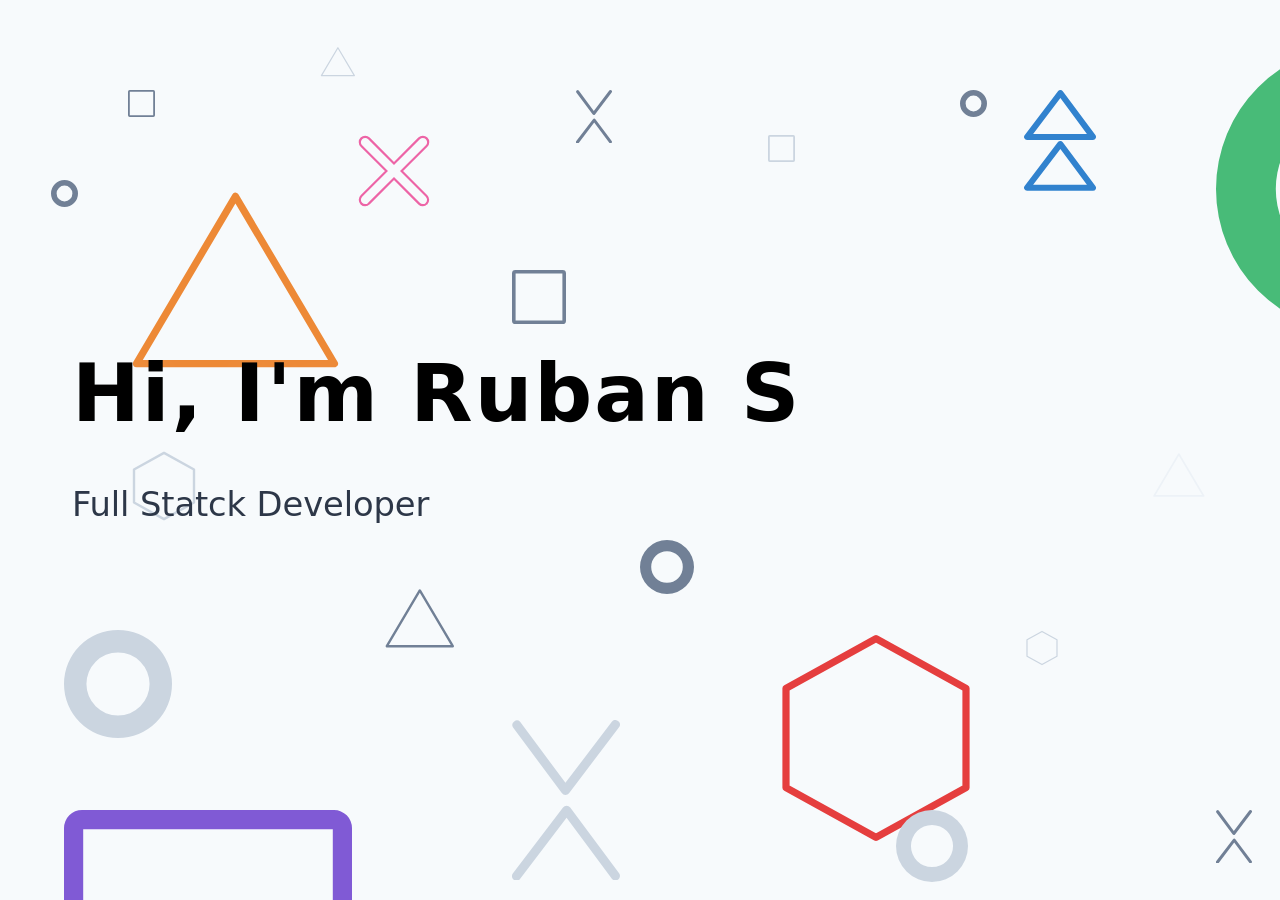
==== index.html @ ab8433fb "Updates" ====
<!DOCTYPE html><html lang="en"><head><meta charSet="utf-8"/><meta http-equiv="x-ua-compatible" content="ie=edge"/><meta name="viewport" content="width=device-width, initial-scale=1, shrink-to-fit=no"/><meta data-react-helmet="true" name="gatsby-theme" content="@lekoarts/gatsby-theme-cara"/><meta data-react-helmet="true" name="twitter:creator" content="@ruban-s"/><meta data-react-helmet="true" name="twitter:image:alt" content="Ruban S Portfolio"/><meta data-react-helmet="true" name="twitter:image" content="https://ruban.dev/banner.jpg"/><meta data-react-helmet="true" name="twitter:description" content="Ruban S Portfolio"/><meta data-react-helmet="true" name="twitter:url" content="https://ruban.dev"/><meta data-react-helmet="true" name="twitter:title" content="Ruban S Portfolio"/><meta data-react-helmet="true" name="twitter:card" content="summary_large_image"/><meta data-react-helmet="true" property="og:image:alt" content="Ruban S Portfolio"/><meta data-react-helmet="true" property="og:type" content="website"/><meta data-react-helmet="true" property="og:image" content="https://ruban.dev/banner.jpg"/><meta data-react-helmet="true" property="og:description" content="Ruban S Portfolio"/><meta data-react-helmet="true" property="og:url" content="https://ruban.dev"/><meta data-react-helmet="true" property="og:title" content="Ruban S Portfolio"/><meta data-react-helmet="true" name="image" content="https://ruban.dev/banner.jpg"/><meta data-react-helmet="true" name="description" content="Ruban S Portfolio"/><meta name="generator" content="Gatsby 4.19.2"/><title data-react-helmet="true">Ruban S Portfolio</title><link data-react-helmet="true" rel="icon" type="image/png" sizes="32x32" href="/favicon-32x32.png"/><link data-react-helmet="true" rel="icon" type="image/png" sizes="16x16" href="/favicon-16x16.png"/><link data-react-helmet="true" rel="apple-touch-icon" sizes="180x180" href="/apple-touch-icon.png"/><link rel="manifest" href="/manifest.webmanifest" crossorigin="anonymous"/><link rel="apple-touch-icon" sizes="192x192" href="/android-chrome-192x192.png"/><link rel="apple-touch-icon" sizes="512x512" href="/android-chrome-512x512.png"/></head><body><script>(function() { try {
  var mode = localStorage.getItem('theme-ui-color-mode');
  if (!mode) return
  document.documentElement.classList.add('theme-ui-' + mode);
} catch (e) {} })();</script><div id="___gatsby"><style data-emotion="css-global e5izo2">html{--theme-ui-colors-transparent:transparent;--theme-ui-colors-black:#000;--theme-ui-colors-white:#fff;--theme-ui-colors-gray-1:#f7fafc;--theme-ui-colors-gray-2:#edf2f7;--theme-ui-colors-gray-3:#e2e8f0;--theme-ui-colors-gray-4:#cbd5e0;--theme-ui-colors-gray-5:#a0aec0;--theme-ui-colors-gray-6:#718096;--theme-ui-colors-gray-7:#4a5568;--theme-ui-colors-gray-8:#2d3748;--theme-ui-colors-gray-9:#1a202c;--theme-ui-colors-red-1:#fff5f5;--theme-ui-colors-red-2:#fed7d7;--theme-ui-colors-red-3:#feb2b2;--theme-ui-colors-red-4:#fc8181;--theme-ui-colors-red-5:#f56565;--theme-ui-colors-red-6:#e53e3e;--theme-ui-colors-red-7:#c53030;--theme-ui-colors-red-8:#9b2c2c;--theme-ui-colors-red-9:#742a2a;--theme-ui-colors-orange-1:#fffaf0;--theme-ui-colors-orange-2:#feebc8;--theme-ui-colors-orange-3:#fbd38d;--theme-ui-colors-orange-4:#f6ad55;--theme-ui-colors-orange-5:#ed8936;--theme-ui-colors-orange-6:#dd6b20;--theme-ui-colors-orange-7:#c05621;--theme-ui-colors-orange-8:#9c4221;--theme-ui-colors-orange-9:#7b341e;--theme-ui-colors-yellow-1:#fffff0;--theme-ui-colors-yellow-2:#fefcbf;--theme-ui-colors-yellow-3:#faf089;--theme-ui-colors-yellow-4:#f6e05e;--theme-ui-colors-yellow-5:#ecc94b;--theme-ui-colors-yellow-6:#d69e2e;--theme-ui-colors-yellow-7:#b7791f;--theme-ui-colors-yellow-8:#975a16;--theme-ui-colors-yellow-9:#744210;--theme-ui-colors-green-1:#f0fff4;--theme-ui-colors-green-2:#c6f6d5;--theme-ui-colors-green-3:#9ae6b4;--theme-ui-colors-green-4:#68d391;--theme-ui-colors-green-5:#48bb78;--theme-ui-colors-green-6:#38a169;--theme-ui-colors-green-7:#2f855a;--theme-ui-colors-green-8:#276749;--theme-ui-colors-green-9:#22543d;--theme-ui-colors-teal-1:#e6fffa;--theme-ui-colors-teal-2:#b2f5ea;--theme-ui-colors-teal-3:#81e6d9;--theme-ui-colors-teal-4:#4fd1c5;--theme-ui-colors-teal-5:#38b2ac;--theme-ui-colors-teal-6:#319795;--theme-ui-colors-teal-7:#2c7a7b;--theme-ui-colors-teal-8:#285e61;--theme-ui-colors-teal-9:#234e52;--theme-ui-colors-blue-1:#ebf8ff;--theme-ui-colors-blue-2:#bee3f8;--theme-ui-colors-blue-3:#90cdf4;--theme-ui-colors-blue-4:#63b3ed;--theme-ui-colors-blue-5:#4299e1;--theme-ui-colors-blue-6:#3182ce;--theme-ui-colors-blue-7:#2b6cb0;--theme-ui-colors-blue-8:#2c5282;--theme-ui-colors-blue-9:#2a4365;--theme-ui-colors-indigo-1:#ebf4ff;--theme-ui-colors-indigo-2:#c3dafe;--theme-ui-colors-indigo-3:#a3bffa;--theme-ui-colors-indigo-4:#7f9cf5;--theme-ui-colors-indigo-5:#667eea;--theme-ui-colors-indigo-6:#5a67d8;--theme-ui-colors-indigo-7:#4c51bf;--theme-ui-colors-indigo-8:#434190;--theme-ui-colors-indigo-9:#3c366b;--theme-ui-colors-purple-1:#faf5ff;--theme-ui-colors-purple-2:#e9d8fd;--theme-ui-colors-purple-3:#d6bcfa;--theme-ui-colors-purple-4:#b794f4;--theme-ui-colors-purple-5:#9f7aea;--theme-ui-colors-purple-6:#805ad5;--theme-ui-colors-purple-7:#6b46c1;--theme-ui-colors-purple-8:#553c9a;--theme-ui-colors-purple-9:#44337a;--theme-ui-colors-pink-1:#fff5f7;--theme-ui-colors-pink-2:#fed7e2;--theme-ui-colors-pink-3:#fbb6ce;--theme-ui-colors-pink-4:#f687b3;--theme-ui-colors-pink-5:#ed64a6;--theme-ui-colors-pink-6:#d53f8c;--theme-ui-colors-pink-7:#b83280;--theme-ui-colors-pink-8:#97266d;--theme-ui-colors-pink-9:#702459;--theme-ui-colors-grayDark:#2d3748;--theme-ui-colors-text:#e2e8f0;--theme-ui-colors-background:#141821;--theme-ui-colors-primary:#f6ad55;--theme-ui-colors-primaryHover:#2c5282;--theme-ui-colors-secondary:#5a67d8;--theme-ui-colors-muted:#e2e8f0;--theme-ui-colors-success:#9ae6b4;--theme-ui-colors-info:#63b3ed;--theme-ui-colors-warning:#faf089;--theme-ui-colors-danger:#feb2b2;--theme-ui-colors-light:#f7fafc;--theme-ui-colors-dark:#2d3748;--theme-ui-colors-textMuted:#a0aec0;--theme-ui-colors-heading:#fff;--theme-ui-colors-divider:#2d3748;--theme-ui-colors-icon_brightest:#fff;--theme-ui-colors-icon_darker:#4a5568;--theme-ui-colors-icon_darkest:#2d3748;--theme-ui-colors-icon_red:#e53e3e;--theme-ui-colors-icon_blue:#3182ce;--theme-ui-colors-icon_orange:#ed8936;--theme-ui-colors-icon_yellow:#ecc94b;--theme-ui-colors-icon_pink:#ed64a6;--theme-ui-colors-icon_purple:#805ad5;--theme-ui-colors-icon_green:#48bb78;color:var(--theme-ui-colors-text);background-color:var(--theme-ui-colors-background);}html.theme-ui-__default,.theme-ui-__default html{--theme-ui-colors-transparent:transparent;--theme-ui-colors-black:#000;--theme-ui-colors-white:#fff;--theme-ui-colors-gray-1:#f7fafc;--theme-ui-colors-gray-2:#edf2f7;--theme-ui-colors-gray-3:#e2e8f0;--theme-ui-colors-gray-4:#cbd5e0;--theme-ui-colors-gray-5:#a0aec0;--theme-ui-colors-gray-6:#718096;--theme-ui-colors-gray-7:#4a5568;--theme-ui-colors-gray-8:#2d3748;--theme-ui-colors-gray-9:#1a202c;--theme-ui-colors-red-1:#fff5f5;--theme-ui-colors-red-2:#fed7d7;--theme-ui-colors-red-3:#feb2b2;--theme-ui-colors-red-4:#fc8181;--theme-ui-colors-red-5:#f56565;--theme-ui-colors-red-6:#e53e3e;--theme-ui-colors-red-7:#c53030;--theme-ui-colors-red-8:#9b2c2c;--theme-ui-colors-red-9:#742a2a;--theme-ui-colors-orange-1:#fffaf0;--theme-ui-colors-orange-2:#feebc8;--theme-ui-colors-orange-3:#fbd38d;--theme-ui-colors-orange-4:#f6ad55;--theme-ui-colors-orange-5:#ed8936;--theme-ui-colors-orange-6:#dd6b20;--theme-ui-colors-orange-7:#c05621;--theme-ui-colors-orange-8:#9c4221;--theme-ui-colors-orange-9:#7b341e;--theme-ui-colors-yellow-1:#fffff0;--theme-ui-colors-yellow-2:#fefcbf;--theme-ui-colors-yellow-3:#faf089;--theme-ui-colors-yellow-4:#f6e05e;--theme-ui-colors-yellow-5:#ecc94b;--theme-ui-colors-yellow-6:#d69e2e;--theme-ui-colors-yellow-7:#b7791f;--theme-ui-colors-yellow-8:#975a16;--theme-ui-colors-yellow-9:#744210;--theme-ui-colors-green-1:#f0fff4;--theme-ui-colors-green-2:#c6f6d5;--theme-ui-colors-green-3:#9ae6b4;--theme-ui-colors-green-4:#68d391;--theme-ui-colors-green-5:#48bb78;--theme-ui-colors-green-6:#38a169;--theme-ui-colors-green-7:#2f855a;--theme-ui-colors-green-8:#276749;--theme-ui-colors-green-9:#22543d;--theme-ui-colors-teal-1:#e6fffa;--theme-ui-colors-teal-2:#b2f5ea;--theme-ui-colors-teal-3:#81e6d9;--theme-ui-colors-teal-4:#4fd1c5;--theme-ui-colors-teal-5:#38b2ac;--theme-ui-colors-teal-6:#319795;--theme-ui-colors-teal-7:#2c7a7b;--theme-ui-colors-teal-8:#285e61;--theme-ui-colors-teal-9:#234e52;--theme-ui-colors-blue-1:#ebf8ff;--theme-ui-colors-blue-2:#bee3f8;--theme-ui-colors-blue-3:#90cdf4;--theme-ui-colors-blue-4:#63b3ed;--theme-ui-colors-blue-5:#4299e1;--theme-ui-colors-blue-6:#3182ce;--theme-ui-colors-blue-7:#2b6cb0;--theme-ui-colors-blue-8:#2c5282;--theme-ui-colors-blue-9:#2a4365;--theme-ui-colors-indigo-1:#ebf4ff;--theme-ui-colors-indigo-2:#c3dafe;--theme-ui-colors-indigo-3:#a3bffa;--theme-ui-colors-indigo-4:#7f9cf5;--theme-ui-colors-indigo-5:#667eea;--theme-ui-colors-indigo-6:#5a67d8;--theme-ui-colors-indigo-7:#4c51bf;--theme-ui-colors-indigo-8:#434190;--theme-ui-colors-indigo-9:#3c366b;--theme-ui-colors-purple-1:#faf5ff;--theme-ui-colors-purple-2:#e9d8fd;--theme-ui-colors-purple-3:#d6bcfa;--theme-ui-colors-purple-4:#b794f4;--theme-ui-colors-purple-5:#9f7aea;--theme-ui-colors-purple-6:#805ad5;--theme-ui-colors-purple-7:#6b46c1;--theme-ui-colors-purple-8:#553c9a;--theme-ui-colors-purple-9:#44337a;--theme-ui-colors-pink-1:#fff5f7;--theme-ui-colors-pink-2:#fed7e2;--theme-ui-colors-pink-3:#fbb6ce;--theme-ui-colors-pink-4:#f687b3;--theme-ui-colors-pink-5:#ed64a6;--theme-ui-colors-pink-6:#d53f8c;--theme-ui-colors-pink-7:#b83280;--theme-ui-colors-pink-8:#97266d;--theme-ui-colors-pink-9:#702459;--theme-ui-colors-grayDark:#2d3748;--theme-ui-colors-text:#e2e8f0;--theme-ui-colors-background:#141821;--theme-ui-colors-primary:#f6ad55;--theme-ui-colors-primaryHover:#2c5282;--theme-ui-colors-secondary:#5a67d8;--theme-ui-colors-muted:#e2e8f0;--theme-ui-colors-success:#9ae6b4;--theme-ui-colors-info:#63b3ed;--theme-ui-colors-warning:#faf089;--theme-ui-colors-danger:#feb2b2;--theme-ui-colors-light:#f7fafc;--theme-ui-colors-dark:#2d3748;--theme-ui-colors-textMuted:#a0aec0;--theme-ui-colors-heading:#fff;--theme-ui-colors-divider:#2d3748;--theme-ui-colors-icon_brightest:#fff;--theme-ui-colors-icon_darker:#4a5568;--theme-ui-colors-icon_darkest:#2d3748;--theme-ui-colors-icon_red:#e53e3e;--theme-ui-colors-icon_blue:#3182ce;--theme-ui-colors-icon_orange:#ed8936;--theme-ui-colors-icon_yellow:#ecc94b;--theme-ui-colors-icon_pink:#ed64a6;--theme-ui-colors-icon_purple:#805ad5;--theme-ui-colors-icon_green:#48bb78;}html.theme-ui-light,.theme-ui-light html{--theme-ui-colors-text:#2d3748;--theme-ui-colors-heading:#000;--theme-ui-colors-primary:#c05621;--theme-ui-colors-background:#f7fafc;--theme-ui-colors-divider:#edf2f7;--theme-ui-colors-textMuted:#718096;--theme-ui-colors-icon_brightest:#edf2f7;--theme-ui-colors-icon_darker:#cbd5e0;--theme-ui-colors-icon_darkest:#718096;}</style><style data-emotion="css-global r6jmu4">*{box-sizing:border-box;}html{font-family:system-ui,-apple-system,BlinkMacSystemFont,"Segoe UI",Roboto,"Helvetica Neue",Arial,"Noto Sans",sans-serif,"Apple Color Emoji","Segoe UI Emoji","Segoe UI Symbol","Noto Color Emoji";line-height:1.625;font-weight:400;margin:0;padding:0;box-sizing:border-box;text-rendering:optimizeLegibility;-webkit-font-smoothing:antialiased;-moz-osx-font-smoothing:grayscale;color:var(--theme-ui-colors-text);background-color:var(--theme-ui-colors-background);}html a{color:var(--theme-ui-colors-primary);-webkit-text-decoration:none;text-decoration:none;-webkit-transition:all 0.3s ease-in-out;transition:all 0.3s ease-in-out;}html a:hover{color:var(--theme-ui-colors-primary);-webkit-text-decoration:none;text-decoration:none;}body{margin:0;}</style><div style="outline:none" tabindex="-1" id="gatsby-focus-wrapper"><style data-emotion="css-global yz8u50">*{box-sizing:inherit;}*:before{box-sizing:inherit;}*:after{box-sizing:inherit;}html{font-size:18px;-webkit-text-size-adjust:100%;}img{border-style:none;}pre{font-family:monospace;font-size:1em;}[hidden]{display:none;}::selection{background-color:var(--theme-ui-colors-primary);color:var(--theme-ui-colors-background);}</style><main class=""><div style="position:absolute;width:100%;height:100%;overflow-y:scroll;overflow-x:hidden;-webkit-overflow-scrolling:touch;-webkit-transform:translate(0px,0px);-ms-transform:translate(0px,0px);transform:translate3d(0px,0px,0px)"></div></main></div><div id="gatsby-announcer" style="position:absolute;top:0;width:1px;height:1px;padding:0;overflow:hidden;clip:rect(0, 0, 0, 0);white-space:nowrap;border:0" aria-live="assertive" aria-atomic="true"></div></div><script id="gatsby-script-loader">/*<![CDATA[*/window.pagePath="/";window.___webpackCompilationHash="3395b1ea3104d1ba2b1b";/*]]>*/</script><script id="gatsby-chunk-mapping">/*<![CDATA[*/window.___chunkMapping={"polyfill":["/polyfill-ff527dc4e8e981d353b0.js"],"app":["/app-06bdde0aae76977e06e3.js"],"component---node-modules-lekoarts-gatsby-theme-cara-src-templates-cara-tsx":["/component---node-modules-lekoarts-gatsby-theme-cara-src-templates-cara-tsx-4206ead7f57ab8ef08be.js"],"component---src-pages-404-jsx":["/component---src-pages-404-jsx-2ae19166593e0b48b11a.js"]};/*]]>*/</script><script src="/polyfill-ff527dc4e8e981d353b0.js" nomodule=""></script><script src="/app-06bdde0aae76977e06e3.js" async=""></script><script src="/framework-4b4edceff00f3e16976f.js" async=""></script><script src="/webpack-runtime-09dbe97b98253d7095e7.js" async=""></script></body></html>
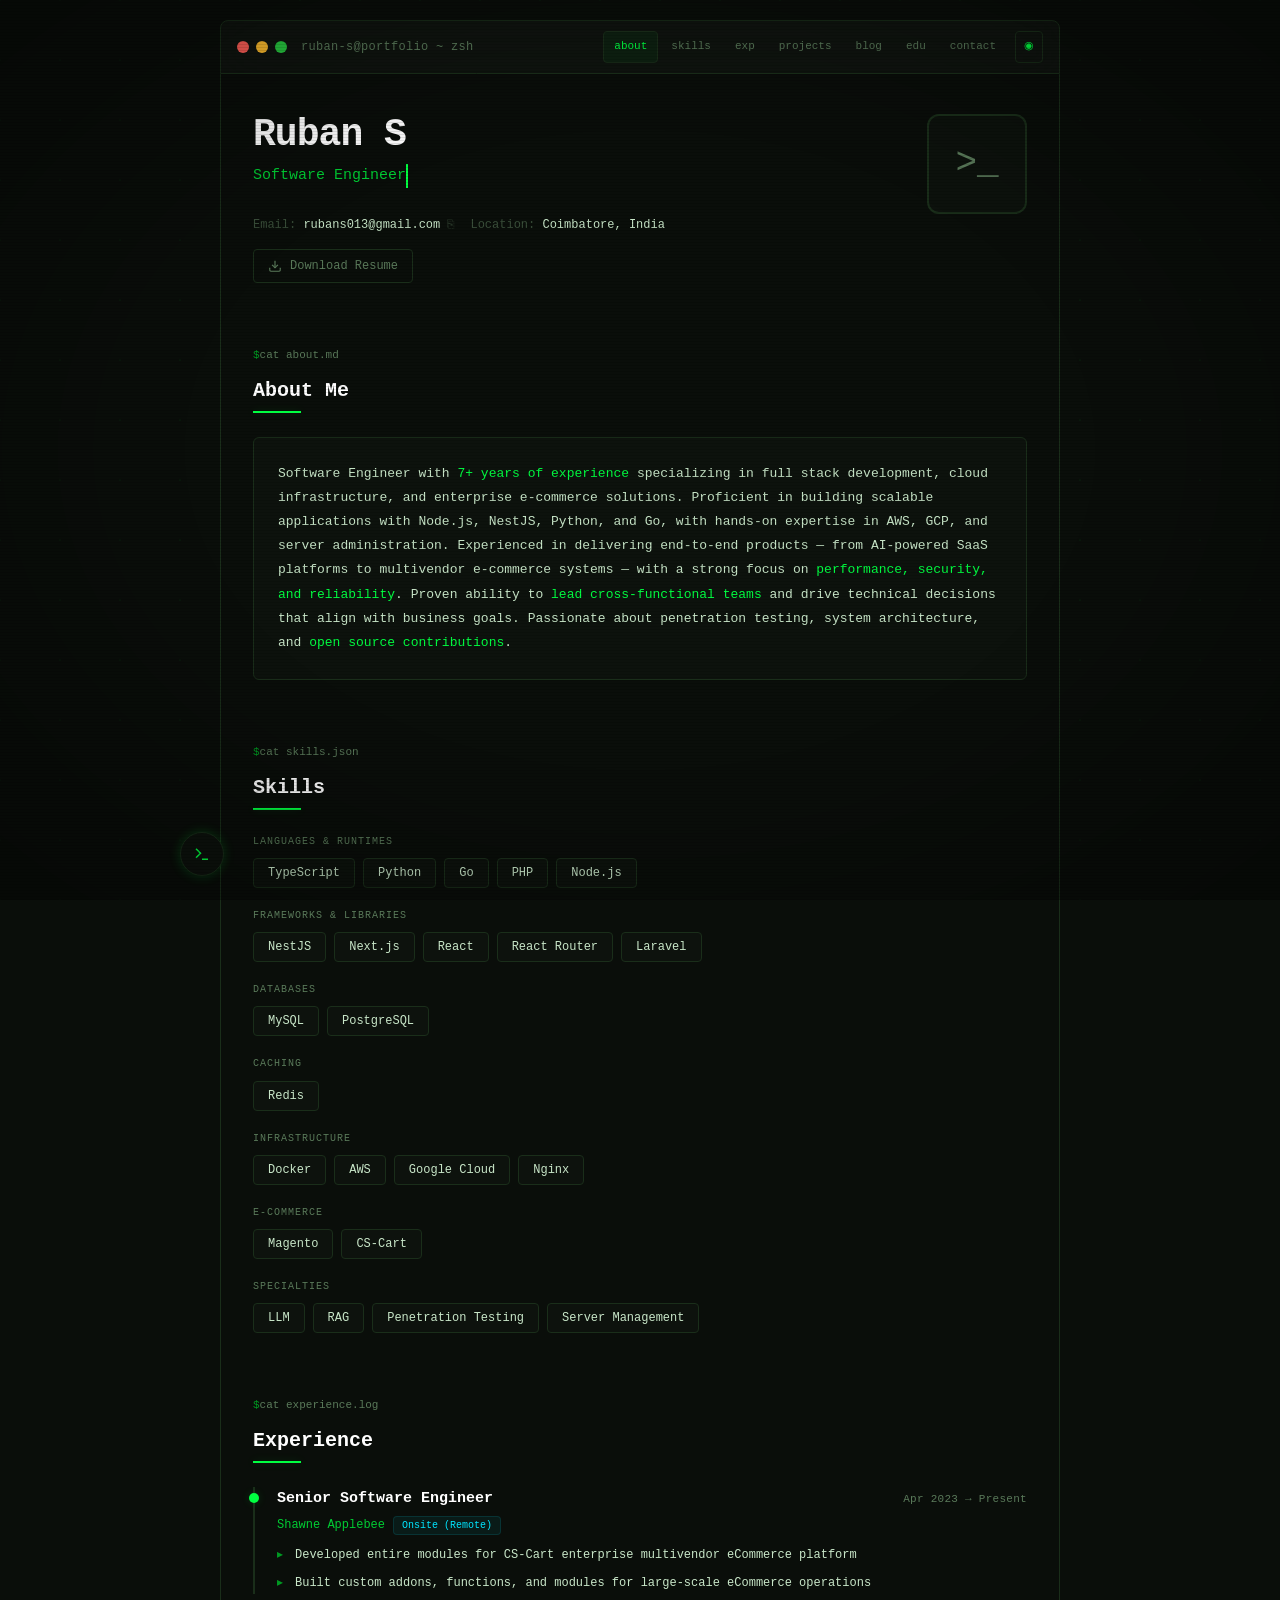
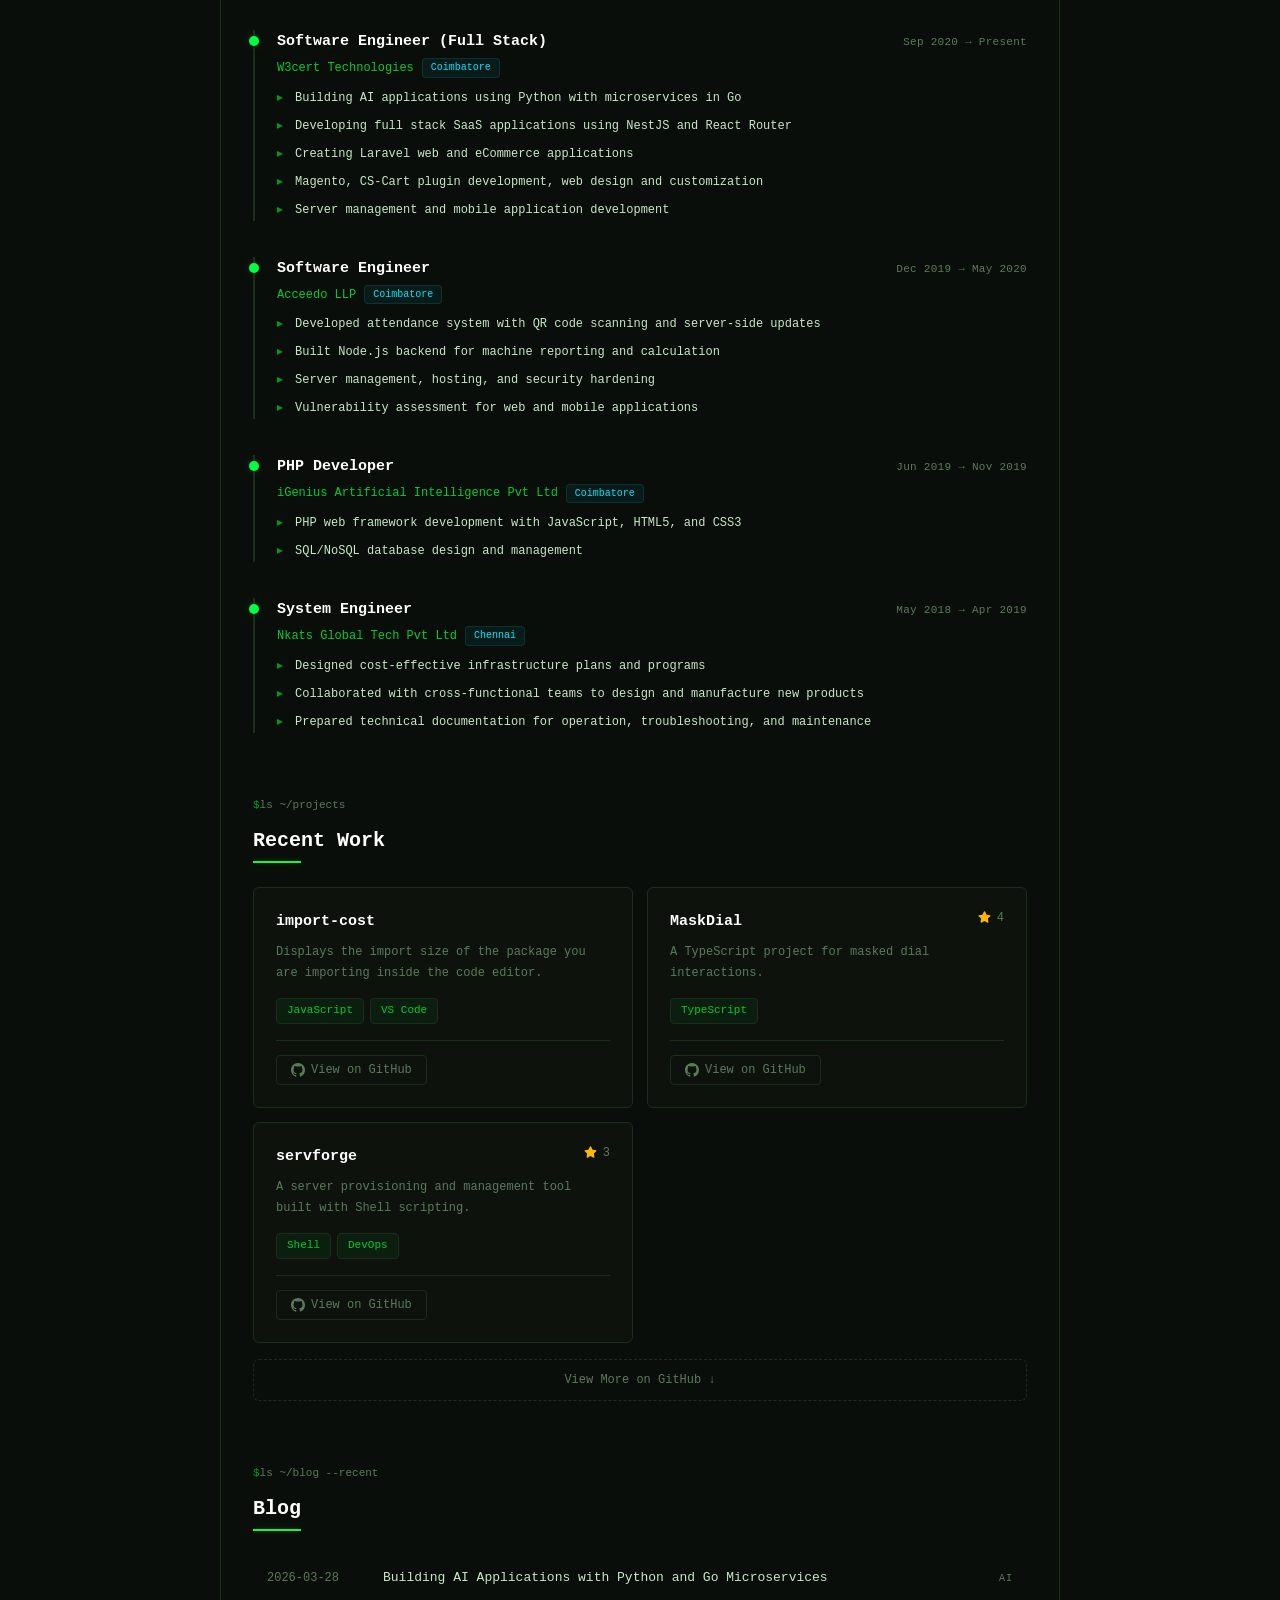
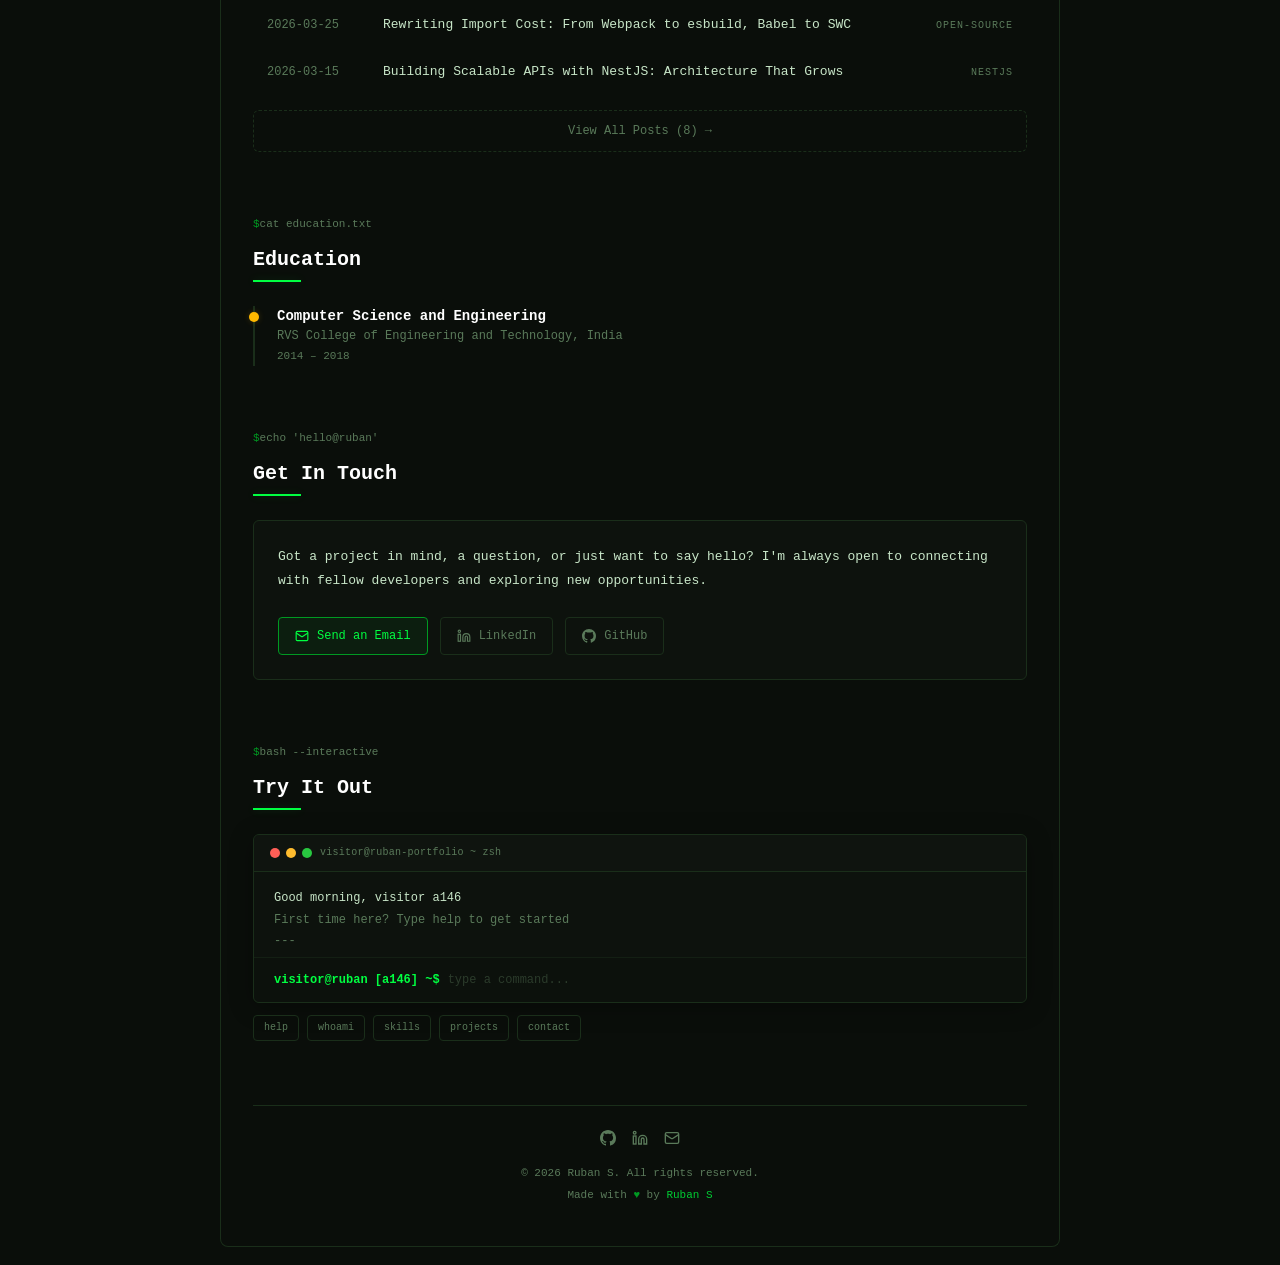
==== commit 71632580: "deploy" ====
--- a/index.html
+++ b/index.html
@@ -1,5 +1,28 @@
-<!DOCTYPE html><html lang="en"><head><meta charSet="utf-8"/><meta http-equiv="x-ua-compatible" content="ie=edge"/><meta name="viewport" content="width=device-width, initial-scale=1, shrink-to-fit=no"/><meta data-react-helmet="true" name="gatsby-theme" content="@lekoarts/gatsby-theme-cara"/><meta data-react-helmet="true" name="twitter:creator" content="@ruban-s"/><meta data-react-helmet="true" name="twitter:image:alt" content="Ruban S Portfolio"/><meta data-react-helmet="true" name="twitter:image" content="https://ruban.dev/banner.jpg"/><meta data-react-helmet="true" name="twitter:description" content="Ruban S Portfolio"/><meta data-react-helmet="true" name="twitter:url" content="https://ruban.dev"/><meta data-react-helmet="true" name="twitter:title" content="Ruban S Portfolio"/><meta data-react-helmet="true" name="twitter:card" content="summary_large_image"/><meta data-react-helmet="true" property="og:image:alt" content="Ruban S Portfolio"/><meta data-react-helmet="true" property="og:type" content="website"/><meta data-react-helmet="true" property="og:image" content="https://ruban.dev/banner.jpg"/><meta data-react-helmet="true" property="og:description" content="Ruban S Portfolio"/><meta data-react-helmet="true" property="og:url" content="https://ruban.dev"/><meta data-react-helmet="true" property="og:title" content="Ruban S Portfolio"/><meta data-react-helmet="true" name="image" content="https://ruban.dev/banner.jpg"/><meta data-react-helmet="true" name="description" content="Ruban S Portfolio"/><meta name="generator" content="Gatsby 4.19.2"/><title data-react-helmet="true">Ruban S Portfolio</title><link data-react-helmet="true" rel="icon" type="image/png" sizes="32x32" href="/favicon-32x32.png"/><link data-react-helmet="true" rel="icon" type="image/png" sizes="16x16" href="/favicon-16x16.png"/><link data-react-helmet="true" rel="apple-touch-icon" sizes="180x180" href="/apple-touch-icon.png"/><link rel="manifest" href="/manifest.webmanifest" crossorigin="anonymous"/><link rel="apple-touch-icon" sizes="192x192" href="/android-chrome-192x192.png"/><link rel="apple-touch-icon" sizes="512x512" href="/android-chrome-512x512.png"/></head><body><script>(function() { try {
-  var mode = localStorage.getItem('theme-ui-color-mode');
-  if (!mode) return
-  document.documentElement.classList.add('theme-ui-' + mode);
-} catch (e) {} })();</script><div id="___gatsby"><style data-emotion="css-global e5izo2">html{--theme-ui-colors-transparent:transparent;--theme-ui-colors-black:#000;--theme-ui-colors-white:#fff;--theme-ui-colors-gray-1:#f7fafc;--theme-ui-colors-gray-2:#edf2f7;--theme-ui-colors-gray-3:#e2e8f0;--theme-ui-colors-gray-4:#cbd5e0;--theme-ui-colors-gray-5:#a0aec0;--theme-ui-colors-gray-6:#718096;--theme-ui-colors-gray-7:#4a5568;--theme-ui-colors-gray-8:#2d3748;--theme-ui-colors-gray-9:#1a202c;--theme-ui-colors-red-1:#fff5f5;--theme-ui-colors-red-2:#fed7d7;--theme-ui-colors-red-3:#feb2b2;--theme-ui-colors-red-4:#fc8181;--theme-ui-colors-red-5:#f56565;--theme-ui-colors-red-6:#e53e3e;--theme-ui-colors-red-7:#c53030;--theme-ui-colors-red-8:#9b2c2c;--theme-ui-colors-red-9:#742a2a;--theme-ui-colors-orange-1:#fffaf0;--theme-ui-colors-orange-2:#feebc8;--theme-ui-colors-orange-3:#fbd38d;--theme-ui-colors-orange-4:#f6ad55;--theme-ui-colors-orange-5:#ed8936;--theme-ui-colors-orange-6:#dd6b20;--theme-ui-colors-orange-7:#c05621;--theme-ui-colors-orange-8:#9c4221;--theme-ui-colors-orange-9:#7b341e;--theme-ui-colors-yellow-1:#fffff0;--theme-ui-colors-yellow-2:#fefcbf;--theme-ui-colors-yellow-3:#faf089;--theme-ui-colors-yellow-4:#f6e05e;--theme-ui-colors-yellow-5:#ecc94b;--theme-ui-colors-yellow-6:#d69e2e;--theme-ui-colors-yellow-7:#b7791f;--theme-ui-colors-yellow-8:#975a16;--theme-ui-colors-yellow-9:#744210;--theme-ui-colors-green-1:#f0fff4;--theme-ui-colors-green-2:#c6f6d5;--theme-ui-colors-green-3:#9ae6b4;--theme-ui-colors-green-4:#68d391;--theme-ui-colors-green-5:#48bb78;--theme-ui-colors-green-6:#38a169;--theme-ui-colors-green-7:#2f855a;--theme-ui-colors-green-8:#276749;--theme-ui-colors-green-9:#22543d;--theme-ui-colors-teal-1:#e6fffa;--theme-ui-colors-teal-2:#b2f5ea;--theme-ui-colors-teal-3:#81e6d9;--theme-ui-colors-teal-4:#4fd1c5;--theme-ui-colors-teal-5:#38b2ac;--theme-ui-colors-teal-6:#319795;--theme-ui-colors-teal-7:#2c7a7b;--theme-ui-colors-teal-8:#285e61;--theme-ui-colors-teal-9:#234e52;--theme-ui-colors-blue-1:#ebf8ff;--theme-ui-colors-blue-2:#bee3f8;--theme-ui-colors-blue-3:#90cdf4;--theme-ui-colors-blue-4:#63b3ed;--theme-ui-colors-blue-5:#4299e1;--theme-ui-colors-blue-6:#3182ce;--theme-ui-colors-blue-7:#2b6cb0;--theme-ui-colors-blue-8:#2c5282;--theme-ui-colors-blue-9:#2a4365;--theme-ui-colors-indigo-1:#ebf4ff;--theme-ui-colors-indigo-2:#c3dafe;--theme-ui-colors-indigo-3:#a3bffa;--theme-ui-colors-indigo-4:#7f9cf5;--theme-ui-colors-indigo-5:#667eea;--theme-ui-colors-indigo-6:#5a67d8;--theme-ui-colors-indigo-7:#4c51bf;--theme-ui-colors-indigo-8:#434190;--theme-ui-colors-indigo-9:#3c366b;--theme-ui-colors-purple-1:#faf5ff;--theme-ui-colors-purple-2:#e9d8fd;--theme-ui-colors-purple-3:#d6bcfa;--theme-ui-colors-purple-4:#b794f4;--theme-ui-colors-purple-5:#9f7aea;--theme-ui-colors-purple-6:#805ad5;--theme-ui-colors-purple-7:#6b46c1;--theme-ui-colors-purple-8:#553c9a;--theme-ui-colors-purple-9:#44337a;--theme-ui-colors-pink-1:#fff5f7;--theme-ui-colors-pink-2:#fed7e2;--theme-ui-colors-pink-3:#fbb6ce;--theme-ui-colors-pink-4:#f687b3;--theme-ui-colors-pink-5:#ed64a6;--theme-ui-colors-pink-6:#d53f8c;--theme-ui-colors-pink-7:#b83280;--theme-ui-colors-pink-8:#97266d;--theme-ui-colors-pink-9:#702459;--theme-ui-colors-grayDark:#2d3748;--theme-ui-colors-text:#e2e8f0;--theme-ui-colors-background:#141821;--theme-ui-colors-primary:#f6ad55;--theme-ui-colors-primaryHover:#2c5282;--theme-ui-colors-secondary:#5a67d8;--theme-ui-colors-muted:#e2e8f0;--theme-ui-colors-success:#9ae6b4;--theme-ui-colors-info:#63b3ed;--theme-ui-colors-warning:#faf089;--theme-ui-colors-danger:#feb2b2;--theme-ui-colors-light:#f7fafc;--theme-ui-colors-dark:#2d3748;--theme-ui-colors-textMuted:#a0aec0;--theme-ui-colors-heading:#fff;--theme-ui-colors-divider:#2d3748;--theme-ui-colors-icon_brightest:#fff;--theme-ui-colors-icon_darker:#4a5568;--theme-ui-colors-icon_darkest:#2d3748;--theme-ui-colors-icon_red:#e53e3e;--theme-ui-colors-icon_blue:#3182ce;--theme-ui-colors-icon_orange:#ed8936;--theme-ui-colors-icon_yellow:#ecc94b;--theme-ui-colors-icon_pink:#ed64a6;--theme-ui-colors-icon_purple:#805ad5;--theme-ui-colors-icon_green:#48bb78;color:var(--theme-ui-colors-text);background-color:var(--theme-ui-colors-background);}html.theme-ui-__default,.theme-ui-__default html{--theme-ui-colors-transparent:transparent;--theme-ui-colors-black:#000;--theme-ui-colors-white:#fff;--theme-ui-colors-gray-1:#f7fafc;--theme-ui-colors-gray-2:#edf2f7;--theme-ui-colors-gray-3:#e2e8f0;--theme-ui-colors-gray-4:#cbd5e0;--theme-ui-colors-gray-5:#a0aec0;--theme-ui-colors-gray-6:#718096;--theme-ui-colors-gray-7:#4a5568;--theme-ui-colors-gray-8:#2d3748;--theme-ui-colors-gray-9:#1a202c;--theme-ui-colors-red-1:#fff5f5;--theme-ui-colors-red-2:#fed7d7;--theme-ui-colors-red-3:#feb2b2;--theme-ui-colors-red-4:#fc8181;--theme-ui-colors-red-5:#f56565;--theme-ui-colors-red-6:#e53e3e;--theme-ui-colors-red-7:#c53030;--theme-ui-colors-red-8:#9b2c2c;--theme-ui-colors-red-9:#742a2a;--theme-ui-colors-orange-1:#fffaf0;--theme-ui-colors-orange-2:#feebc8;--theme-ui-colors-orange-3:#fbd38d;--theme-ui-colors-orange-4:#f6ad55;--theme-ui-colors-orange-5:#ed8936;--theme-ui-colors-orange-6:#dd6b20;--theme-ui-colors-orange-7:#c05621;--theme-ui-colors-orange-8:#9c4221;--theme-ui-colors-orange-9:#7b341e;--theme-ui-colors-yellow-1:#fffff0;--theme-ui-colors-yellow-2:#fefcbf;--theme-ui-colors-yellow-3:#faf089;--theme-ui-colors-yellow-4:#f6e05e;--theme-ui-colors-yellow-5:#ecc94b;--theme-ui-colors-yellow-6:#d69e2e;--theme-ui-colors-yellow-7:#b7791f;--theme-ui-colors-yellow-8:#975a16;--theme-ui-colors-yellow-9:#744210;--theme-ui-colors-green-1:#f0fff4;--theme-ui-colors-green-2:#c6f6d5;--theme-ui-colors-green-3:#9ae6b4;--theme-ui-colors-green-4:#68d391;--theme-ui-colors-green-5:#48bb78;--theme-ui-colors-green-6:#38a169;--theme-ui-colors-green-7:#2f855a;--theme-ui-colors-green-8:#276749;--theme-ui-colors-green-9:#22543d;--theme-ui-colors-teal-1:#e6fffa;--theme-ui-colors-teal-2:#b2f5ea;--theme-ui-colors-teal-3:#81e6d9;--theme-ui-colors-teal-4:#4fd1c5;--theme-ui-colors-teal-5:#38b2ac;--theme-ui-colors-teal-6:#319795;--theme-ui-colors-teal-7:#2c7a7b;--theme-ui-colors-teal-8:#285e61;--theme-ui-colors-teal-9:#234e52;--theme-ui-colors-blue-1:#ebf8ff;--theme-ui-colors-blue-2:#bee3f8;--theme-ui-colors-blue-3:#90cdf4;--theme-ui-colors-blue-4:#63b3ed;--theme-ui-colors-blue-5:#4299e1;--theme-ui-colors-blue-6:#3182ce;--theme-ui-colors-blue-7:#2b6cb0;--theme-ui-colors-blue-8:#2c5282;--theme-ui-colors-blue-9:#2a4365;--theme-ui-colors-indigo-1:#ebf4ff;--theme-ui-colors-indigo-2:#c3dafe;--theme-ui-colors-indigo-3:#a3bffa;--theme-ui-colors-indigo-4:#7f9cf5;--theme-ui-colors-indigo-5:#667eea;--theme-ui-colors-indigo-6:#5a67d8;--theme-ui-colors-indigo-7:#4c51bf;--theme-ui-colors-indigo-8:#434190;--theme-ui-colors-indigo-9:#3c366b;--theme-ui-colors-purple-1:#faf5ff;--theme-ui-colors-purple-2:#e9d8fd;--theme-ui-colors-purple-3:#d6bcfa;--theme-ui-colors-purple-4:#b794f4;--theme-ui-colors-purple-5:#9f7aea;--theme-ui-colors-purple-6:#805ad5;--theme-ui-colors-purple-7:#6b46c1;--theme-ui-colors-purple-8:#553c9a;--theme-ui-colors-purple-9:#44337a;--theme-ui-colors-pink-1:#fff5f7;--theme-ui-colors-pink-2:#fed7e2;--theme-ui-colors-pink-3:#fbb6ce;--theme-ui-colors-pink-4:#f687b3;--theme-ui-colors-pink-5:#ed64a6;--theme-ui-colors-pink-6:#d53f8c;--theme-ui-colors-pink-7:#b83280;--theme-ui-colors-pink-8:#97266d;--theme-ui-colors-pink-9:#702459;--theme-ui-colors-grayDark:#2d3748;--theme-ui-colors-text:#e2e8f0;--theme-ui-colors-background:#141821;--theme-ui-colors-primary:#f6ad55;--theme-ui-colors-primaryHover:#2c5282;--theme-ui-colors-secondary:#5a67d8;--theme-ui-colors-muted:#e2e8f0;--theme-ui-colors-success:#9ae6b4;--theme-ui-colors-info:#63b3ed;--theme-ui-colors-warning:#faf089;--theme-ui-colors-danger:#feb2b2;--theme-ui-colors-light:#f7fafc;--theme-ui-colors-dark:#2d3748;--theme-ui-colors-textMuted:#a0aec0;--theme-ui-colors-heading:#fff;--theme-ui-colors-divider:#2d3748;--theme-ui-colors-icon_brightest:#fff;--theme-ui-colors-icon_darker:#4a5568;--theme-ui-colors-icon_darkest:#2d3748;--theme-ui-colors-icon_red:#e53e3e;--theme-ui-colors-icon_blue:#3182ce;--theme-ui-colors-icon_orange:#ed8936;--theme-ui-colors-icon_yellow:#ecc94b;--theme-ui-colors-icon_pink:#ed64a6;--theme-ui-colors-icon_purple:#805ad5;--theme-ui-colors-icon_green:#48bb78;}html.theme-ui-light,.theme-ui-light html{--theme-ui-colors-text:#2d3748;--theme-ui-colors-heading:#000;--theme-ui-colors-primary:#c05621;--theme-ui-colors-background:#f7fafc;--theme-ui-colors-divider:#edf2f7;--theme-ui-colors-textMuted:#718096;--theme-ui-colors-icon_brightest:#edf2f7;--theme-ui-colors-icon_darker:#cbd5e0;--theme-ui-colors-icon_darkest:#718096;}</style><style data-emotion="css-global r6jmu4">*{box-sizing:border-box;}html{font-family:system-ui,-apple-system,BlinkMacSystemFont,"Segoe UI",Roboto,"Helvetica Neue",Arial,"Noto Sans",sans-serif,"Apple Color Emoji","Segoe UI Emoji","Segoe UI Symbol","Noto Color Emoji";line-height:1.625;font-weight:400;margin:0;padding:0;box-sizing:border-box;text-rendering:optimizeLegibility;-webkit-font-smoothing:antialiased;-moz-osx-font-smoothing:grayscale;color:var(--theme-ui-colors-text);background-color:var(--theme-ui-colors-background);}html a{color:var(--theme-ui-colors-primary);-webkit-text-decoration:none;text-decoration:none;-webkit-transition:all 0.3s ease-in-out;transition:all 0.3s ease-in-out;}html a:hover{color:var(--theme-ui-colors-primary);-webkit-text-decoration:none;text-decoration:none;}body{margin:0;}</style><div style="outline:none" tabindex="-1" id="gatsby-focus-wrapper"><style data-emotion="css-global yz8u50">*{box-sizing:inherit;}*:before{box-sizing:inherit;}*:after{box-sizing:inherit;}html{font-size:18px;-webkit-text-size-adjust:100%;}img{border-style:none;}pre{font-family:monospace;font-size:1em;}[hidden]{display:none;}::selection{background-color:var(--theme-ui-colors-primary);color:var(--theme-ui-colors-background);}</style><main class=""><div style="position:absolute;width:100%;height:100%;overflow-y:scroll;overflow-x:hidden;-webkit-overflow-scrolling:touch;-webkit-transform:translate(0px,0px);-ms-transform:translate(0px,0px);transform:translate3d(0px,0px,0px)"></div></main></div><div id="gatsby-announcer" style="position:absolute;top:0;width:1px;height:1px;padding:0;overflow:hidden;clip:rect(0, 0, 0, 0);white-space:nowrap;border:0" aria-live="assertive" aria-atomic="true"></div></div><script id="gatsby-script-loader">/*<![CDATA[*/window.pagePath="/";window.___webpackCompilationHash="3395b1ea3104d1ba2b1b";/*]]>*/</script><script id="gatsby-chunk-mapping">/*<![CDATA[*/window.___chunkMapping={"polyfill":["/polyfill-ff527dc4e8e981d353b0.js"],"app":["/app-06bdde0aae76977e06e3.js"],"component---node-modules-lekoarts-gatsby-theme-cara-src-templates-cara-tsx":["/component---node-modules-lekoarts-gatsby-theme-cara-src-templates-cara-tsx-4206ead7f57ab8ef08be.js"],"component---src-pages-404-jsx":["/component---src-pages-404-jsx-2ae19166593e0b48b11a.js"]};/*]]>*/</script><script src="/polyfill-ff527dc4e8e981d353b0.js" nomodule=""></script><script src="/app-06bdde0aae76977e06e3.js" async=""></script><script src="/framework-4b4edceff00f3e16976f.js" async=""></script><script src="/webpack-runtime-09dbe97b98253d7095e7.js" async=""></script></body></html>+<!DOCTYPE html><html lang="en"> <head><meta charset="UTF-8"><meta name="viewport" content="width=device-width, initial-scale=1.0"><link rel="icon" type="image/svg+xml" href="/favicon.svg"><link rel="icon" href="/favicon.ico"><link rel="preconnect" href="https://fonts.googleapis.com"><link rel="preconnect" href="https://fonts.gstatic.com" crossorigin><link href="https://fonts.googleapis.com/css2?family=JetBrains+Mono:wght@300;400;500;600;700&display=swap" rel="stylesheet"><!-- Primary Meta --><meta name="description" content="Software Engineer with 7+ years of experience in full stack development, cloud infrastructure, and enterprise e-commerce. Based in Coimbatore, India."><meta name="author" content="Ruban S"><meta name="keywords" content="Ruban S, Software Engineer, Full Stack Developer, Node.js, NestJS, Python, Go, PHP, Laravel, Penetration Testing, Coimbatore"><!-- Open Graph --><meta property="og:type" content="website"><meta property="og:url" content="https://ruban.dev/"><meta property="og:title" content="Ruban S | Software Engineer"><meta property="og:description" content="Software Engineer with 7+ years of experience in full stack development, cloud infrastructure, and enterprise e-commerce. Based in Coimbatore, India."><meta property="og:image" content="https://ruban.dev/favicon.svg"><meta property="og:site_name" content="Ruban S Portfolio"><!-- Twitter --><meta name="twitter:card" content="summary"><meta name="twitter:title" content="Ruban S | Software Engineer"><meta name="twitter:description" content="Software Engineer with 7+ years of experience in full stack development, cloud infrastructure, and enterprise e-commerce. Based in Coimbatore, India."><meta name="twitter:image" content="https://ruban.dev/favicon.svg"><!-- Canonical --><link rel="canonical" href="https://ruban.dev/"><meta http-equiv="X-Frame-Options" content="SAMEORIGIN"><meta http-equiv="X-Content-Type-Options" content="nosniff"><meta name="referrer" content="strict-origin-when-cross-origin"><meta http-equiv="Content-Security-Policy" content="default-src 'self'; font-src https://fonts.googleapis.com https://fonts.gstatic.com; style-src 'self' 'unsafe-inline'; script-src 'self' 'unsafe-inline'; img-src 'self' data:;"><title>Ruban S | Software Engineer</title><script>
+      const saved = localStorage.getItem('theme');
+      if (saved && saved !== 'green') document.documentElement.setAttribute('data-theme', saved);
+    </script><link rel="stylesheet" href="/_astro/_astro_content.DfLi3KDt.css"></head> <body class="bg-term-bg text-term-text font-mono text-sm leading-relaxed min-h-screen overflow-x-hidden">  <canvas id="particle-bg" class="fixed inset-0 -z-1 pointer-events-none"></canvas> <script type="module">const t=document.getElementById("particle-bg");if(t&&window.innerWidth>768){let c=function(){t.width=window.innerWidth,t.height=window.innerHeight},d=function(){e.clearRect(0,0,t.width,t.height);const n=h*8,m=a*8,u=Math.ceil(t.width/i)+2,M=Math.ceil(t.height/i)+2;for(let o=0;o<u;o++)for(let s=0;s<M;s++){const r=o*i+n,l=s*i+m,w=(r-t.width/2)/t.width,g=(l-t.height/2)/t.height,v=Math.sqrt(w*w+g*g),x=Math.max(.03,.08-v*.06);e.beginPath(),e.arc(r,l,f,0,Math.PI*2),e.fillStyle=`rgba(0, 255, 65, ${x})`,e.fill()}requestAnimationFrame(d)};const e=t.getContext("2d");let h=0,a=0;c(),window.addEventListener("resize",c),document.addEventListener("mousemove",n=>{h=(n.clientX/window.innerWidth-.5)*2,a=(n.clientY/window.innerHeight-.5)*2});const i=60,f=1;d()}</script> <div class="max-w-[880px] mx-auto px-5 py-5"> <div class="flex items-center justify-between px-4 py-2.5 bg-term-bg-light/90 border border-term-border rounded-t-lg sticky top-0 z-40 backdrop-blur-xl"> <div class="flex items-center gap-3.5"> <div class="flex gap-1.75"> <span class="w-3 h-3 rounded-full bg-[#ff5f57] block"></span> <span class="w-3 h-3 rounded-full bg-[#febc2e] block"></span> <span class="w-3 h-3 rounded-full bg-[#28c840] block"></span> </div> <span class="text-xs text-term-text-dim tracking-wide">ruban-s@portfolio ~ zsh</span> </div> <div class="flex items-center gap-2"> <nav class="hidden sm:flex gap-0.5" id="main-nav"> <a href="#about" class="nav-link text-[11px] text-term-text-dim px-2.5 py-1.5 rounded border border-transparent hover:text-term-green hover:bg-term-green/5 hover:border-term-border transition-all"> about </a><a href="#skills" class="nav-link text-[11px] text-term-text-dim px-2.5 py-1.5 rounded border border-transparent hover:text-term-green hover:bg-term-green/5 hover:border-term-border transition-all"> skills </a><a href="#experience" class="nav-link text-[11px] text-term-text-dim px-2.5 py-1.5 rounded border border-transparent hover:text-term-green hover:bg-term-green/5 hover:border-term-border transition-all"> exp </a><a href="#projects" class="nav-link text-[11px] text-term-text-dim px-2.5 py-1.5 rounded border border-transparent hover:text-term-green hover:bg-term-green/5 hover:border-term-border transition-all"> projects </a><a href="/blog" class="nav-link text-[11px] text-term-text-dim px-2.5 py-1.5 rounded border border-transparent hover:text-term-green hover:bg-term-green/5 hover:border-term-border transition-all"> blog </a><a href="#education" class="nav-link text-[11px] text-term-text-dim px-2.5 py-1.5 rounded border border-transparent hover:text-term-green hover:bg-term-green/5 hover:border-term-border transition-all"> edu </a><a href="#contact" class="nav-link text-[11px] text-term-text-dim px-2.5 py-1.5 rounded border border-transparent hover:text-term-green hover:bg-term-green/5 hover:border-term-border transition-all"> contact </a> </nav> <button id="theme-toggle" class="text-[11px] text-term-text-dim px-2 py-1.5 rounded border border-term-border hover:text-term-green hover:bg-term-green/5 transition-all" title="Switch theme"> <span id="theme-icon">◉</span> </button> </div> </div> <script type="module">const i=document.querySelectorAll("section[id]"),m=document.querySelectorAll(".nav-link"),l=new IntersectionObserver(e=>{e.forEach(t=>{t.isIntersecting&&(m.forEach(s=>s.classList.remove("active")),document.querySelector(`.nav-link[href="#${t.target.id}"]`)?.classList.add("active"))})},{threshold:.3,rootMargin:"-80px 0px -50% 0px"});i.forEach(e=>l.observe(e));const o=["green","amber","cyan","matrix"],d=document.getElementById("theme-toggle");let c=o.indexOf(localStorage.getItem("theme")||"green");d?.addEventListener("click",()=>{c=(c+1)%o.length;const e=o[c];document.documentElement.setAttribute("data-theme",e==="green"?"":e),localStorage.setItem("theme",e),a(e)});function a(e){const t=document.getElementById("theme-icon"),n={green:"#00ff41",amber:"#ffb800",cyan:"#00e5ff",matrix:"#00ff41"};t&&(t.style.color=n[e]||n.green)}const r=localStorage.getItem("theme")||"green";r!=="green"&&document.documentElement.setAttribute("data-theme",r);a(r);</script> <div class="bg-term-bg border border-term-border border-t-0 rounded-b-lg px-8 py-10 max-sm:px-4 max-sm:py-6"> <section id="hero" class="mb-16 reveal"> <div class="flex items-start justify-between gap-8 max-sm:flex-col-reverse max-sm:gap-4"> <div class="flex-1"> <h1 class="text-[38px] max-sm:text-[28px] font-bold text-white leading-[1.1] tracking-tight mb-2">Ruban S</h1> <p class="text-[15px] text-term-green-dim mb-5"> <span class="typing-effect inline-block">Software Engineer</span> </p> <div class="flex flex-wrap gap-4 text-xs text-term-text-dim"> <span> <span class="opacity-60">Email:</span> <a href="mailto:rubans013@gmail.com" class="text-term-text hover:text-term-green transition-colors">rubans013@gmail.com</a> <button id="copy-email" class="cursor-pointer opacity-40 hover:opacity-100 transition-opacity" title="Copy email">⎘</button> </span> <span> <span class="opacity-60">Location:</span> <span class="text-term-text">Coimbatore, India</span> </span> </div> <div class="mt-4"> <a href="/resume.pdf" download class="inline-flex items-center gap-2 text-xs text-term-text-dim px-3.5 py-2 rounded border border-term-border hover:text-term-green hover:border-term-green-dark hover:bg-term-green/5 transition-all"> <svg class="w-3.5 h-3.5" viewBox="0 0 24 24" fill="none" stroke="currentColor" stroke-width="2"><path d="M21 15v4a2 2 0 01-2 2H5a2 2 0 01-2-2v-4"></path><polyline points="7 10 12 15 17 10"></polyline><line x1="12" y1="15" x2="12" y2="3"></line></svg>
+Download Resume
+</a> </div> </div> <div class="w-25 h-25 max-sm:w-18 max-sm:h-18 rounded-xl border-2 border-term-border bg-term-card overflow-hidden shrink-0 flex items-center justify-center text-term-text-dim text-4xl">
+&gt;_
+</div> </div> </section> <script type="module">const t=document.getElementById("copy-email");t?.addEventListener("click",async()=>{await navigator.clipboard.writeText("rubans013@gmail.com");const e=t.textContent;t.textContent="✓",t.classList.add("text-term-green"),setTimeout(()=>{t.textContent=e,t.classList.remove("text-term-green")},1500)});</script> <section id="about" class="mb-16 reveal"> <div class="text-[11px] text-term-text-dim mb-3 font-mono"><span class="text-term-green-dark">$</span>cat about.md</div><h2 class="text-xl font-bold text-white mb-1.5">About Me</h2><div class="w-12 h-0.5 bg-term-green mb-6 shadow-[0_0_8px_rgba(0,255,65,0.15)]"></div> <div class="bg-term-card border border-term-border rounded-md p-6"> <p class="text-[13px] text-term-text leading-[1.85]">
+Software Engineer with <span class="text-term-green">7+ years of experience</span> specializing in full stack development, cloud infrastructure, and enterprise e-commerce solutions. Proficient in building scalable applications with Node.js, NestJS, Python, and Go, with hands-on expertise in AWS, GCP, and server administration. Experienced in delivering end-to-end products — from AI-powered SaaS platforms to multivendor e-commerce systems — with a strong focus on <span class="text-term-green">performance, security, and reliability</span>. Proven ability to <span class="text-term-green">lead cross-functional teams</span> and drive technical decisions that align with business goals. Passionate about penetration testing, system architecture, and <span class="text-term-green">open source contributions</span>.
+</p> </div> </section> <section id="skills" class="mb-16 reveal"> <div class="text-[11px] text-term-text-dim mb-3 font-mono"><span class="text-term-green-dark">$</span>cat skills.json</div><h2 class="text-xl font-bold text-white mb-1.5">Skills</h2><div class="w-12 h-0.5 bg-term-green mb-6 shadow-[0_0_8px_rgba(0,255,65,0.15)]"></div> <div class="flex flex-col gap-5"> <div> <div class="text-[10px] uppercase tracking-widest text-term-text-dim mb-2">Languages &amp; Runtimes</div> <div class="flex flex-wrap gap-2"> <span class="text-xs px-3.5 py-1.5 rounded bg-term-card text-term-text border border-term-border hover:border-term-green-dark hover:text-term-green hover:bg-term-green/5 hover:-translate-y-px transition-all cursor-default"> TypeScript </span><span class="text-xs px-3.5 py-1.5 rounded bg-term-card text-term-text border border-term-border hover:border-term-green-dark hover:text-term-green hover:bg-term-green/5 hover:-translate-y-px transition-all cursor-default"> Python </span><span class="text-xs px-3.5 py-1.5 rounded bg-term-card text-term-text border border-term-border hover:border-term-green-dark hover:text-term-green hover:bg-term-green/5 hover:-translate-y-px transition-all cursor-default"> Go </span><span class="text-xs px-3.5 py-1.5 rounded bg-term-card text-term-text border border-term-border hover:border-term-green-dark hover:text-term-green hover:bg-term-green/5 hover:-translate-y-px transition-all cursor-default"> PHP </span><span class="text-xs px-3.5 py-1.5 rounded bg-term-card text-term-text border border-term-border hover:border-term-green-dark hover:text-term-green hover:bg-term-green/5 hover:-translate-y-px transition-all cursor-default"> Node.js </span> </div> </div><div> <div class="text-[10px] uppercase tracking-widest text-term-text-dim mb-2">Frameworks &amp; Libraries</div> <div class="flex flex-wrap gap-2"> <span class="text-xs px-3.5 py-1.5 rounded bg-term-card text-term-text border border-term-border hover:border-term-green-dark hover:text-term-green hover:bg-term-green/5 hover:-translate-y-px transition-all cursor-default"> NestJS </span><span class="text-xs px-3.5 py-1.5 rounded bg-term-card text-term-text border border-term-border hover:border-term-green-dark hover:text-term-green hover:bg-term-green/5 hover:-translate-y-px transition-all cursor-default"> Next.js </span><span class="text-xs px-3.5 py-1.5 rounded bg-term-card text-term-text border border-term-border hover:border-term-green-dark hover:text-term-green hover:bg-term-green/5 hover:-translate-y-px transition-all cursor-default"> React </span><span class="text-xs px-3.5 py-1.5 rounded bg-term-card text-term-text border border-term-border hover:border-term-green-dark hover:text-term-green hover:bg-term-green/5 hover:-translate-y-px transition-all cursor-default"> React Router </span><span class="text-xs px-3.5 py-1.5 rounded bg-term-card text-term-text border border-term-border hover:border-term-green-dark hover:text-term-green hover:bg-term-green/5 hover:-translate-y-px transition-all cursor-default"> Laravel </span> </div> </div><div> <div class="text-[10px] uppercase tracking-widest text-term-text-dim mb-2">Databases</div> <div class="flex flex-wrap gap-2"> <span class="text-xs px-3.5 py-1.5 rounded bg-term-card text-term-text border border-term-border hover:border-term-green-dark hover:text-term-green hover:bg-term-green/5 hover:-translate-y-px transition-all cursor-default"> MySQL </span><span class="text-xs px-3.5 py-1.5 rounded bg-term-card text-term-text border border-term-border hover:border-term-green-dark hover:text-term-green hover:bg-term-green/5 hover:-translate-y-px transition-all cursor-default"> PostgreSQL </span> </div> </div><div> <div class="text-[10px] uppercase tracking-widest text-term-text-dim mb-2">Caching</div> <div class="flex flex-wrap gap-2"> <span class="text-xs px-3.5 py-1.5 rounded bg-term-card text-term-text border border-term-border hover:border-term-green-dark hover:text-term-green hover:bg-term-green/5 hover:-translate-y-px transition-all cursor-default"> Redis </span> </div> </div><div> <div class="text-[10px] uppercase tracking-widest text-term-text-dim mb-2">Infrastructure</div> <div class="flex flex-wrap gap-2"> <span class="text-xs px-3.5 py-1.5 rounded bg-term-card text-term-text border border-term-border hover:border-term-green-dark hover:text-term-green hover:bg-term-green/5 hover:-translate-y-px transition-all cursor-default"> Docker </span><span class="text-xs px-3.5 py-1.5 rounded bg-term-card text-term-text border border-term-border hover:border-term-green-dark hover:text-term-green hover:bg-term-green/5 hover:-translate-y-px transition-all cursor-default"> AWS </span><span class="text-xs px-3.5 py-1.5 rounded bg-term-card text-term-text border border-term-border hover:border-term-green-dark hover:text-term-green hover:bg-term-green/5 hover:-translate-y-px transition-all cursor-default"> Google Cloud </span><span class="text-xs px-3.5 py-1.5 rounded bg-term-card text-term-text border border-term-border hover:border-term-green-dark hover:text-term-green hover:bg-term-green/5 hover:-translate-y-px transition-all cursor-default"> Nginx </span> </div> </div><div> <div class="text-[10px] uppercase tracking-widest text-term-text-dim mb-2">E-Commerce</div> <div class="flex flex-wrap gap-2"> <span class="text-xs px-3.5 py-1.5 rounded bg-term-card text-term-text border border-term-border hover:border-term-green-dark hover:text-term-green hover:bg-term-green/5 hover:-translate-y-px transition-all cursor-default"> Magento </span><span class="text-xs px-3.5 py-1.5 rounded bg-term-card text-term-text border border-term-border hover:border-term-green-dark hover:text-term-green hover:bg-term-green/5 hover:-translate-y-px transition-all cursor-default"> CS-Cart </span> </div> </div><div> <div class="text-[10px] uppercase tracking-widest text-term-text-dim mb-2">Specialties</div> <div class="flex flex-wrap gap-2"> <span class="text-xs px-3.5 py-1.5 rounded bg-term-card text-term-text border border-term-border hover:border-term-green-dark hover:text-term-green hover:bg-term-green/5 hover:-translate-y-px transition-all cursor-default"> LLM </span><span class="text-xs px-3.5 py-1.5 rounded bg-term-card text-term-text border border-term-border hover:border-term-green-dark hover:text-term-green hover:bg-term-green/5 hover:-translate-y-px transition-all cursor-default"> RAG </span><span class="text-xs px-3.5 py-1.5 rounded bg-term-card text-term-text border border-term-border hover:border-term-green-dark hover:text-term-green hover:bg-term-green/5 hover:-translate-y-px transition-all cursor-default"> Penetration Testing </span><span class="text-xs px-3.5 py-1.5 rounded bg-term-card text-term-text border border-term-border hover:border-term-green-dark hover:text-term-green hover:bg-term-green/5 hover:-translate-y-px transition-all cursor-default"> Server Management </span> </div> </div> </div> </section> <section id="experience" class="mb-16 reveal"> <div class="text-[11px] text-term-text-dim mb-3 font-mono"><span class="text-term-green-dark">$</span>cat experience.log</div><h2 class="text-xl font-bold text-white mb-1.5">Experience</h2><div class="w-12 h-0.5 bg-term-green mb-6 shadow-[0_0_8px_rgba(0,255,65,0.15)]"></div> <div class="flex flex-col gap-9"> <div class="timeline-dot"> <div class="flex justify-between items-baseline flex-wrap gap-2 mb-1"> <span class="text-[15px] font-semibold text-white">Senior Software Engineer</span> <span class="text-[11px] text-term-text-dim tracking-wide whitespace-nowrap">Apr 2023 → Present</span> </div> <div class="text-xs text-term-green-dim mb-2.5 flex items-center gap-2"> Shawne Applebee <span class="text-[10px] px-2 py-0.5 rounded bg-term-cyan/[0.06] text-term-cyan border border-term-cyan/[0.12]">Onsite (Remote)</span> </div> <ul class="space-y-[7px]"> <li class="text-xs text-term-text pl-[18px] relative leading-[1.75] before:content-['▸'] before:absolute before:left-0 before:text-term-green-dark"> Developed entire modules for CS-Cart enterprise multivendor eCommerce platform </li><li class="text-xs text-term-text pl-[18px] relative leading-[1.75] before:content-['▸'] before:absolute before:left-0 before:text-term-green-dark"> Built custom addons, functions, and modules for large-scale eCommerce operations </li> </ul> </div><div class="timeline-dot"> <div class="flex justify-between items-baseline flex-wrap gap-2 mb-1"> <span class="text-[15px] font-semibold text-white">Software Engineer (Full Stack)</span> <span class="text-[11px] text-term-text-dim tracking-wide whitespace-nowrap">Sep 2020 → Present</span> </div> <div class="text-xs text-term-green-dim mb-2.5 flex items-center gap-2"> W3cert Technologies <span class="text-[10px] px-2 py-0.5 rounded bg-term-cyan/[0.06] text-term-cyan border border-term-cyan/[0.12]">Coimbatore</span> </div> <ul class="space-y-[7px]"> <li class="text-xs text-term-text pl-[18px] relative leading-[1.75] before:content-['▸'] before:absolute before:left-0 before:text-term-green-dark"> Building AI applications using Python with microservices in Go </li><li class="text-xs text-term-text pl-[18px] relative leading-[1.75] before:content-['▸'] before:absolute before:left-0 before:text-term-green-dark"> Developing full stack SaaS applications using NestJS and React Router </li><li class="text-xs text-term-text pl-[18px] relative leading-[1.75] before:content-['▸'] before:absolute before:left-0 before:text-term-green-dark"> Creating Laravel web and eCommerce applications </li><li class="text-xs text-term-text pl-[18px] relative leading-[1.75] before:content-['▸'] before:absolute before:left-0 before:text-term-green-dark"> Magento, CS-Cart plugin development, web design and customization </li><li class="text-xs text-term-text pl-[18px] relative leading-[1.75] before:content-['▸'] before:absolute before:left-0 before:text-term-green-dark"> Server management and mobile application development </li> </ul> </div><div class="timeline-dot"> <div class="flex justify-between items-baseline flex-wrap gap-2 mb-1"> <span class="text-[15px] font-semibold text-white">Software Engineer</span> <span class="text-[11px] text-term-text-dim tracking-wide whitespace-nowrap">Dec 2019 → May 2020</span> </div> <div class="text-xs text-term-green-dim mb-2.5 flex items-center gap-2"> Acceedo LLP <span class="text-[10px] px-2 py-0.5 rounded bg-term-cyan/[0.06] text-term-cyan border border-term-cyan/[0.12]">Coimbatore</span> </div> <ul class="space-y-[7px]"> <li class="text-xs text-term-text pl-[18px] relative leading-[1.75] before:content-['▸'] before:absolute before:left-0 before:text-term-green-dark"> Developed attendance system with QR code scanning and server-side updates </li><li class="text-xs text-term-text pl-[18px] relative leading-[1.75] before:content-['▸'] before:absolute before:left-0 before:text-term-green-dark"> Built Node.js backend for machine reporting and calculation </li><li class="text-xs text-term-text pl-[18px] relative leading-[1.75] before:content-['▸'] before:absolute before:left-0 before:text-term-green-dark"> Server management, hosting, and security hardening </li><li class="text-xs text-term-text pl-[18px] relative leading-[1.75] before:content-['▸'] before:absolute before:left-0 before:text-term-green-dark"> Vulnerability assessment for web and mobile applications </li> </ul> </div><div class="timeline-dot"> <div class="flex justify-between items-baseline flex-wrap gap-2 mb-1"> <span class="text-[15px] font-semibold text-white">PHP Developer</span> <span class="text-[11px] text-term-text-dim tracking-wide whitespace-nowrap">Jun 2019 → Nov 2019</span> </div> <div class="text-xs text-term-green-dim mb-2.5 flex items-center gap-2"> iGenius Artificial Intelligence Pvt Ltd <span class="text-[10px] px-2 py-0.5 rounded bg-term-cyan/[0.06] text-term-cyan border border-term-cyan/[0.12]">Coimbatore</span> </div> <ul class="space-y-[7px]"> <li class="text-xs text-term-text pl-[18px] relative leading-[1.75] before:content-['▸'] before:absolute before:left-0 before:text-term-green-dark"> PHP web framework development with JavaScript, HTML5, and CSS3 </li><li class="text-xs text-term-text pl-[18px] relative leading-[1.75] before:content-['▸'] before:absolute before:left-0 before:text-term-green-dark"> SQL/NoSQL database design and management </li> </ul> </div><div class="timeline-dot"> <div class="flex justify-between items-baseline flex-wrap gap-2 mb-1"> <span class="text-[15px] font-semibold text-white">System Engineer</span> <span class="text-[11px] text-term-text-dim tracking-wide whitespace-nowrap">May 2018 → Apr 2019</span> </div> <div class="text-xs text-term-green-dim mb-2.5 flex items-center gap-2"> Nkats Global Tech Pvt Ltd <span class="text-[10px] px-2 py-0.5 rounded bg-term-cyan/[0.06] text-term-cyan border border-term-cyan/[0.12]">Chennai</span> </div> <ul class="space-y-[7px]"> <li class="text-xs text-term-text pl-[18px] relative leading-[1.75] before:content-['▸'] before:absolute before:left-0 before:text-term-green-dark"> Designed cost-effective infrastructure plans and programs </li><li class="text-xs text-term-text pl-[18px] relative leading-[1.75] before:content-['▸'] before:absolute before:left-0 before:text-term-green-dark"> Collaborated with cross-functional teams to design and manufacture new products </li><li class="text-xs text-term-text pl-[18px] relative leading-[1.75] before:content-['▸'] before:absolute before:left-0 before:text-term-green-dark"> Prepared technical documentation for operation, troubleshooting, and maintenance </li> </ul> </div> </div> </section> <section id="projects" class="mb-16 reveal"> <div class="text-[11px] text-term-text-dim mb-3 font-mono"><span class="text-term-green-dark">$</span>ls ~/projects</div><h2 class="text-xl font-bold text-white mb-1.5">Recent Work</h2><div class="w-12 h-0.5 bg-term-green mb-6 shadow-[0_0_8px_rgba(0,255,65,0.15)]"></div> <div class="grid grid-cols-1 sm:grid-cols-2 gap-3.5"> <div class="group bg-term-card border border-term-border rounded-md p-[22px] transition-all hover:border-term-border-bright hover:bg-term-card-hover hover:-translate-y-0.5 hover:shadow-[0_4px_24px_rgba(0,0,0,0.3)]"> <div class="flex justify-between items-start mb-2 max-sm:flex-col max-sm:gap-1.5"> <span class="text-[15px] font-semibold text-white">import-cost</span>  </div> <p class="text-xs text-term-text-dim mb-3.5 leading-[1.75]">Displays the import size of the package you are importing inside the code editor.</p> <div class="flex flex-wrap gap-1.5 mb-4"> <span class="text-[11px] px-2.5 py-[3px] rounded bg-term-green/5 text-term-green-dim border border-term-border">JavaScript</span><span class="text-[11px] px-2.5 py-[3px] rounded bg-term-green/5 text-term-green-dim border border-term-border">VS Code</span> </div> <div class="flex gap-2.5 pt-3.5 border-t border-term-border"> <a href="https://github.com/ruban-s/import-cost" class="inline-flex items-center gap-1.5 text-xs text-term-text-dim px-3.5 py-1.5 rounded border border-term-border hover:text-term-green hover:border-term-green-dark hover:bg-term-green/5 transition-all"> <svg class="w-3.5 h-3.5 fill-current" viewBox="0 0 16 16"><path d="M8 0C3.58 0 0 3.58 0 8c0 3.54 2.29 6.53 5.47 7.59.4.07.55-.17.55-.38 0-.19-.01-.82-.01-1.49-2.01.37-2.53-.49-2.69-.94-.09-.23-.48-.94-.82-1.13-.28-.15-.68-.52-.01-.53.63-.01 1.08.58 1.23.82.72 1.21 1.87.87 2.33.66.07-.52.28-.87.51-1.07-1.78-.2-3.64-.89-3.64-3.95 0-.87.31-1.59.82-2.15-.08-.2-.36-1.02.08-2.12 0 0 .67-.21 2.2.82.64-.18 1.32-.27 2-.27.68 0 1.36.09 2 .27 1.53-1.04 2.2-.82 2.2-.82.44 1.1.16 1.92.08 2.12.51.56.82 1.27.82 2.15 0 3.07-1.87 3.75-3.65 3.95.29.25.54.73.54 1.48 0 1.07-.01 1.93-.01 2.2 0 .21.15.46.55.38A8.013 8.013 0 0016 8c0-4.42-3.58-8-8-8z"></path></svg>
+View on GitHub
+</a> </div> </div><div class="group bg-term-card border border-term-border rounded-md p-[22px] transition-all hover:border-term-border-bright hover:bg-term-card-hover hover:-translate-y-0.5 hover:shadow-[0_4px_24px_rgba(0,0,0,0.3)]"> <div class="flex justify-between items-start mb-2 max-sm:flex-col max-sm:gap-1.5"> <span class="text-[15px] font-semibold text-white">MaskDial</span> <span class="flex items-center gap-1.5 text-xs text-term-text-dim shrink-0"> <svg class="w-[13px] h-[13px] fill-term-amber" viewBox="0 0 16 16"><path d="M8 .25a.75.75 0 01.673.418l1.882 3.815 4.21.612a.75.75 0 01.416 1.279l-3.046 2.97.719 4.192a.75.75 0 01-1.088.791L8 12.347l-3.766 1.98a.75.75 0 01-1.088-.79l.72-4.194L.818 6.374a.75.75 0 01.416-1.28l4.21-.611L7.327.668A.75.75 0 018 .25z"></path></svg> 4 </span> </div> <p class="text-xs text-term-text-dim mb-3.5 leading-[1.75]">A TypeScript project for masked dial interactions.</p> <div class="flex flex-wrap gap-1.5 mb-4"> <span class="text-[11px] px-2.5 py-[3px] rounded bg-term-green/5 text-term-green-dim border border-term-border">TypeScript</span> </div> <div class="flex gap-2.5 pt-3.5 border-t border-term-border"> <a href="https://github.com/ruban-s/MaskDial" class="inline-flex items-center gap-1.5 text-xs text-term-text-dim px-3.5 py-1.5 rounded border border-term-border hover:text-term-green hover:border-term-green-dark hover:bg-term-green/5 transition-all"> <svg class="w-3.5 h-3.5 fill-current" viewBox="0 0 16 16"><path d="M8 0C3.58 0 0 3.58 0 8c0 3.54 2.29 6.53 5.47 7.59.4.07.55-.17.55-.38 0-.19-.01-.82-.01-1.49-2.01.37-2.53-.49-2.69-.94-.09-.23-.48-.94-.82-1.13-.28-.15-.68-.52-.01-.53.63-.01 1.08.58 1.23.82.72 1.21 1.87.87 2.33.66.07-.52.28-.87.51-1.07-1.78-.2-3.64-.89-3.64-3.95 0-.87.31-1.59.82-2.15-.08-.2-.36-1.02.08-2.12 0 0 .67-.21 2.2.82.64-.18 1.32-.27 2-.27.68 0 1.36.09 2 .27 1.53-1.04 2.2-.82 2.2-.82.44 1.1.16 1.92.08 2.12.51.56.82 1.27.82 2.15 0 3.07-1.87 3.75-3.65 3.95.29.25.54.73.54 1.48 0 1.07-.01 1.93-.01 2.2 0 .21.15.46.55.38A8.013 8.013 0 0016 8c0-4.42-3.58-8-8-8z"></path></svg>
+View on GitHub
+</a> </div> </div><div class="group bg-term-card border border-term-border rounded-md p-[22px] transition-all hover:border-term-border-bright hover:bg-term-card-hover hover:-translate-y-0.5 hover:shadow-[0_4px_24px_rgba(0,0,0,0.3)]"> <div class="flex justify-between items-start mb-2 max-sm:flex-col max-sm:gap-1.5"> <span class="text-[15px] font-semibold text-white">servforge</span> <span class="flex items-center gap-1.5 text-xs text-term-text-dim shrink-0"> <svg class="w-[13px] h-[13px] fill-term-amber" viewBox="0 0 16 16"><path d="M8 .25a.75.75 0 01.673.418l1.882 3.815 4.21.612a.75.75 0 01.416 1.279l-3.046 2.97.719 4.192a.75.75 0 01-1.088.791L8 12.347l-3.766 1.98a.75.75 0 01-1.088-.79l.72-4.194L.818 6.374a.75.75 0 01.416-1.28l4.21-.611L7.327.668A.75.75 0 018 .25z"></path></svg> 3 </span> </div> <p class="text-xs text-term-text-dim mb-3.5 leading-[1.75]">A server provisioning and management tool built with Shell scripting.</p> <div class="flex flex-wrap gap-1.5 mb-4"> <span class="text-[11px] px-2.5 py-[3px] rounded bg-term-green/5 text-term-green-dim border border-term-border">Shell</span><span class="text-[11px] px-2.5 py-[3px] rounded bg-term-green/5 text-term-green-dim border border-term-border">DevOps</span> </div> <div class="flex gap-2.5 pt-3.5 border-t border-term-border"> <a href="https://github.com/ruban-s/servforge" class="inline-flex items-center gap-1.5 text-xs text-term-text-dim px-3.5 py-1.5 rounded border border-term-border hover:text-term-green hover:border-term-green-dark hover:bg-term-green/5 transition-all"> <svg class="w-3.5 h-3.5 fill-current" viewBox="0 0 16 16"><path d="M8 0C3.58 0 0 3.58 0 8c0 3.54 2.29 6.53 5.47 7.59.4.07.55-.17.55-.38 0-.19-.01-.82-.01-1.49-2.01.37-2.53-.49-2.69-.94-.09-.23-.48-.94-.82-1.13-.28-.15-.68-.52-.01-.53.63-.01 1.08.58 1.23.82.72 1.21 1.87.87 2.33.66.07-.52.28-.87.51-1.07-1.78-.2-3.64-.89-3.64-3.95 0-.87.31-1.59.82-2.15-.08-.2-.36-1.02.08-2.12 0 0 .67-.21 2.2.82.64-.18 1.32-.27 2-.27.68 0 1.36.09 2 .27 1.53-1.04 2.2-.82 2.2-.82.44 1.1.16 1.92.08 2.12.51.56.82 1.27.82 2.15 0 3.07-1.87 3.75-3.65 3.95.29.25.54.73.54 1.48 0 1.07-.01 1.93-.01 2.2 0 .21.15.46.55.38A8.013 8.013 0 0016 8c0-4.42-3.58-8-8-8z"></path></svg>
+View on GitHub
+</a> </div> </div> </div> <a href="https://github.com/ruban-s" class="flex items-center justify-center gap-1.5 mt-4 py-3 text-xs text-term-text-dim border border-dashed border-term-border rounded-md hover:border-term-green-dark hover:text-term-green hover:bg-term-green/5 transition-all">View More on GitHub ↓</a> </section> <section id="blog" class="mb-16 reveal"> <div class="text-[11px] text-term-text-dim mb-3 font-mono"><span class="text-term-green-dark">$</span>ls ~/blog --recent</div><h2 class="text-xl font-bold text-white mb-1.5">Blog</h2><div class="w-12 h-0.5 bg-term-green mb-6 shadow-[0_0_8px_rgba(0,255,65,0.15)]"></div> <div class="flex flex-col gap-0.5"> <a href="/blog/building-ai-apps-with-python" class="grid grid-cols-[100px_1fr_auto] max-sm:grid-cols-[80px_1fr] gap-4 items-baseline px-3.5 py-3 rounded hover:bg-term-green/5 transition-colors no-underline group/blog"> <span class="text-xs text-term-text-dim tabular-nums">2026-03-28</span> <span class="text-[13px] text-term-text group-hover/blog:text-term-green transition-colors">Building AI Applications with Python and Go Microservices</span> <span class="text-[10px] text-term-text-dim uppercase tracking-widest max-sm:hidden">ai</span> </a><a href="/blog/import-cost-rewrite" class="grid grid-cols-[100px_1fr_auto] max-sm:grid-cols-[80px_1fr] gap-4 items-baseline px-3.5 py-3 rounded hover:bg-term-green/5 transition-colors no-underline group/blog"> <span class="text-xs text-term-text-dim tabular-nums">2026-03-25</span> <span class="text-[13px] text-term-text group-hover/blog:text-term-green transition-colors">Rewriting Import Cost: From Webpack to esbuild, Babel to SWC</span> <span class="text-[10px] text-term-text-dim uppercase tracking-widest max-sm:hidden">open-source</span> </a><a href="/blog/getting-started-with-nestjs" class="grid grid-cols-[100px_1fr_auto] max-sm:grid-cols-[80px_1fr] gap-4 items-baseline px-3.5 py-3 rounded hover:bg-term-green/5 transition-colors no-underline group/blog"> <span class="text-xs text-term-text-dim tabular-nums">2026-03-15</span> <span class="text-[13px] text-term-text group-hover/blog:text-term-green transition-colors">Building Scalable APIs with NestJS: Architecture That Grows</span> <span class="text-[10px] text-term-text-dim uppercase tracking-widest max-sm:hidden">nestjs</span> </a> </div> <a href="/blog" class="flex items-center justify-center gap-1.5 mt-4 py-3 text-xs text-term-text-dim border border-dashed border-term-border rounded-md hover:border-term-green-dark hover:text-term-green hover:bg-term-green/5 transition-all">
+View All Posts (8) →
+</a> </section> <section id="education" class="mb-16 reveal"> <div class="text-[11px] text-term-text-dim mb-3 font-mono"><span class="text-term-green-dark">$</span>cat education.txt</div><h2 class="text-xl font-bold text-white mb-1.5">Education</h2><div class="w-12 h-0.5 bg-term-green mb-6 shadow-[0_0_8px_rgba(0,255,65,0.15)]"></div> <div class="flex flex-col gap-6"> <div class="timeline-dot amber"> <div class="text-sm font-semibold text-white mb-0.5">Computer Science and Engineering</div> <div class="text-xs text-term-text-dim">RVS College of Engineering and Technology, India</div> <div class="text-[11px] text-term-text-dim mt-1">2014 – 2018</div> </div> </div> </section> <section id="contact" class="mb-16 reveal"> <div class="text-[11px] text-term-text-dim mb-3 font-mono"><span class="text-term-green-dark">$</span>echo &#39;hello@ruban&#39;</div><h2 class="text-xl font-bold text-white mb-1.5">Get In Touch</h2><div class="w-12 h-0.5 bg-term-green mb-6 shadow-[0_0_8px_rgba(0,255,65,0.15)]"></div> <div class="bg-term-card border border-term-border rounded-md p-6"> <p class="text-[13px] text-term-text leading-[1.85] mb-6">
+Got a project in mind, a question, or just want to say hello? I'm always open to connecting with fellow developers and exploring new opportunities.
+</p> <div class="flex flex-wrap gap-3"> <a href="mailto:rubans013@gmail.com" class="inline-flex items-center gap-2 text-xs text-term-green px-4 py-2.5 rounded border border-term-green-dark bg-term-green/5 hover:bg-term-green/10 transition-all"> <svg class="w-3.5 h-3.5" viewBox="0 0 24 24" fill="none" stroke="currentColor" stroke-width="2"><rect x="2" y="4" width="20" height="16" rx="2"></rect><path d="m22 7-8.97 5.7a1.94 1.94 0 0 1-2.06 0L2 7"></path></svg>
+Send an Email
+</a> <a href="https://www.linkedin.com/in/ruban-s" class="inline-flex items-center gap-2 text-xs text-term-text-dim px-4 py-2.5 rounded border border-term-border hover:text-term-green hover:border-term-green-dark hover:bg-term-green/5 transition-all"> <svg class="w-3.5 h-3.5" viewBox="0 0 24 24" fill="none" stroke="currentColor" stroke-width="2"><path d="M16 8a6 6 0 016 6v7h-4v-7a2 2 0 00-2-2 2 2 0 00-2 2v7h-4v-7a6 6 0 016-6z"></path><rect x="2" y="9" width="4" height="12"></rect><circle cx="4" cy="4" r="2"></circle></svg>
+LinkedIn
+</a> <a href="https://github.com/ruban-s" class="inline-flex items-center gap-2 text-xs text-term-text-dim px-4 py-2.5 rounded border border-term-border hover:text-term-green hover:border-term-green-dark hover:bg-term-green/5 transition-all"> <svg class="w-3.5 h-3.5 fill-current" viewBox="0 0 16 16"><path d="M8 0C3.58 0 0 3.58 0 8c0 3.54 2.29 6.53 5.47 7.59.4.07.55-.17.55-.38 0-.19-.01-.82-.01-1.49-2.01.37-2.53-.49-2.69-.94-.09-.23-.48-.94-.82-1.13-.28-.15-.68-.52-.01-.53.63-.01 1.08.58 1.23.82.72 1.21 1.87.87 2.33.66.07-.52.28-.87.51-1.07-1.78-.2-3.64-.89-3.64-3.95 0-.87.31-1.59.82-2.15-.08-.2-.36-1.02.08-2.12 0 0 .67-.21 2.2.82.64-.18 1.32-.27 2-.27.68 0 1.36.09 2 .27 1.53-1.04 2.2-.82 2.2-.82.44 1.1.16 1.92.08 2.12.51.56.82 1.27.82 2.15 0 3.07-1.87 3.75-3.65 3.95.29.25.54.73.54 1.48 0 1.07-.01 1.93-.01 2.2 0 .21.15.46.55.38A8.013 8.013 0 0016 8c0-4.42-3.58-8-8-8z"></path></svg>
+GitHub
+</a> </div> </div> </section> <section id="terminal" class="mb-16 reveal"> <div class="text-[11px] text-term-text-dim mb-3 font-mono"><span class="text-term-green-dark">$</span>bash --interactive</div><h2 class="text-xl font-bold text-white mb-1.5">Try It Out</h2><div class="w-12 h-0.5 bg-term-green mb-6 shadow-[0_0_8px_rgba(0,255,65,0.15)]"></div> <div class="bg-term-card border border-term-border rounded-md overflow-hidden shadow-[0_4px_24px_rgba(0,0,0,0.3)]"> <div class="flex items-center gap-2 px-4 py-2.5 border-b border-term-border bg-term-bg-light/60"> <div class="flex gap-[6px]"> <span class="w-2.5 h-2.5 rounded-full bg-[#ff5f57] block"></span> <span class="w-2.5 h-2.5 rounded-full bg-[#febc2e] block"></span> <span class="w-2.5 h-2.5 rounded-full bg-[#28c840] block"></span> </div> <span class="text-[10px] text-term-text-dim tracking-wide">visitor@ruban-portfolio ~ zsh</span> </div> <div id="terminal-output" class="px-5 pt-4 pb-1 min-h-[80px] max-h-[240px] overflow-y-auto text-xs leading-[1.8]"></div> <div class="flex items-center gap-2 px-5 py-3.5 border-t border-term-border/50 bg-term-bg/30"> <span id="terminal-prompt" class="text-term-green text-xs shrink-0 font-semibold">visitor@ruban ~$</span> <input id="terminal-input" type="text" placeholder="type a command..." class="flex-1 bg-transparent text-xs text-term-text outline-none caret-term-green placeholder:text-term-text-dim/40" autocomplete="off" spellcheck="false"> </div> </div> <div class="flex flex-wrap gap-2 mt-3"> <button class="quick-cmd text-[10px] text-term-text-dim px-2.5 py-1 rounded border border-term-border hover:text-term-green hover:border-term-green-dark hover:bg-term-green/5 transition-all cursor-pointer" data-cmd="help">help</button> <button class="quick-cmd text-[10px] text-term-text-dim px-2.5 py-1 rounded border border-term-border hover:text-term-green hover:border-term-green-dark hover:bg-term-green/5 transition-all cursor-pointer" data-cmd="whoami">whoami</button> <button class="quick-cmd text-[10px] text-term-text-dim px-2.5 py-1 rounded border border-term-border hover:text-term-green hover:border-term-green-dark hover:bg-term-green/5 transition-all cursor-pointer" data-cmd="skills">skills</button> <button class="quick-cmd text-[10px] text-term-text-dim px-2.5 py-1 rounded border border-term-border hover:text-term-green hover:border-term-green-dark hover:bg-term-green/5 transition-all cursor-pointer" data-cmd="projects">projects</button> <button class="quick-cmd text-[10px] text-term-text-dim px-2.5 py-1 rounded border border-term-border hover:text-term-green hover:border-term-green-dark hover:bg-term-green/5 transition-all cursor-pointer" data-cmd="contact">contact</button> </div> </section> <script type="module" src="/_astro/Terminal.astro_astro_type_script_index_0_lang.CF3-Wfh8.js"></script> <footer class="mt-12 pt-6 border-t border-term-border"> <div class="flex justify-center gap-4 mb-4"> <a href="https://github.com/ruban-s" class="text-term-text-dim hover:text-term-green transition-colors" aria-label="GitHub"> <svg class="w-4 h-4 fill-current" viewBox="0 0 16 16"><path d="M8 0C3.58 0 0 3.58 0 8c0 3.54 2.29 6.53 5.47 7.59.4.07.55-.17.55-.38 0-.19-.01-.82-.01-1.49-2.01.37-2.53-.49-2.69-.94-.09-.23-.48-.94-.82-1.13-.28-.15-.68-.52-.01-.53.63-.01 1.08.58 1.23.82.72 1.21 1.87.87 2.33.66.07-.52.28-.87.51-1.07-1.78-.2-3.64-.89-3.64-3.95 0-.87.31-1.59.82-2.15-.08-.2-.36-1.02.08-2.12 0 0 .67-.21 2.2.82.64-.18 1.32-.27 2-.27.68 0 1.36.09 2 .27 1.53-1.04 2.2-.82 2.2-.82.44 1.1.16 1.92.08 2.12.51.56.82 1.27.82 2.15 0 3.07-1.87 3.75-3.65 3.95.29.25.54.73.54 1.48 0 1.07-.01 1.93-.01 2.2 0 .21.15.46.55.38A8.013 8.013 0 0016 8c0-4.42-3.58-8-8-8z"></path></svg> </a> <a href="https://www.linkedin.com/in/ruban-s" class="text-term-text-dim hover:text-term-green transition-colors" aria-label="LinkedIn"> <svg class="w-4 h-4" viewBox="0 0 24 24" fill="none" stroke="currentColor" stroke-width="2"><path d="M16 8a6 6 0 016 6v7h-4v-7a2 2 0 00-2-2 2 2 0 00-2 2v7h-4v-7a6 6 0 016-6z"></path><rect x="2" y="9" width="4" height="12"></rect><circle cx="4" cy="4" r="2"></circle></svg> </a> <a href="mailto:rubans013@gmail.com" class="text-term-text-dim hover:text-term-green transition-colors" aria-label="Email"> <svg class="w-4 h-4" viewBox="0 0 24 24" fill="none" stroke="currentColor" stroke-width="2"><rect x="2" y="4" width="20" height="16" rx="2"></rect><path d="m22 7-8.97 5.7a1.94 1.94 0 0 1-2.06 0L2 7"></path></svg> </a> </div> <div class="text-center text-[11px] text-term-text-dim leading-loose">
+© 2026 Ruban S. All rights reserved.<br>
+Made with <span class="text-term-green-dark">♥</span> by <a href="https://github.com/ruban-s" class="text-term-green-dim no-underline hover:text-term-green transition-colors">Ruban S</a> </div> </footer> </div> </div> <!-- Floating bubble --><button id="terminal-bubble" class="fixed bottom-6 left-4 lg:left-[calc(50%-460px)] w-11 h-11 rounded-full bg-term-card border border-term-border text-term-green hover:bg-term-green/10 hover:border-term-green-dark shadow-[0_0_12px_rgba(0,255,65,0.2)] hover:shadow-[0_0_24px_rgba(0,255,65,0.35)] transition-all duration-200 z-40 flex items-center justify-center cursor-pointer group" title="Open terminal" aria-label="Open terminal"> <svg class="w-4.5 h-4.5 group-hover:scale-110 transition-transform" viewBox="0 0 24 24" fill="none" stroke="currentColor" stroke-width="2"><polyline points="4 17 10 11 4 5"></polyline><line x1="12" y1="19" x2="20" y2="19"></line></svg> </button> <!-- Floating terminal panel --> <div id="terminal-panel" class="fixed bottom-[4.5rem] left-4 lg:left-[calc(50%-460px)] w-80 max-sm:right-4 max-sm:w-auto bg-term-card border border-term-border rounded-lg overflow-hidden shadow-[0_8px_32px_rgba(0,0,0,0.5)] z-40 transition-all duration-200 origin-bottom-left scale-95 opacity-0 invisible"> <div class="flex items-center justify-between px-3 py-2 border-b border-term-border bg-term-bg-light/60"> <div class="flex items-center gap-2"> <div class="flex gap-[5px]"> <span class="w-2 h-2 rounded-full bg-[#ff5f57] block"></span> <span class="w-2 h-2 rounded-full bg-[#febc2e] block"></span> <span class="w-2 h-2 rounded-full bg-[#28c840] block"></span> </div> <span id="bubble-prompt-label" class="text-[9px] text-term-text-dim tracking-wide">terminal</span> </div> <button id="close-panel" class="text-term-text-dim hover:text-term-green transition-colors text-xs px-1" aria-label="Close terminal">x</button> </div> <div id="bubble-output" class="px-3 pt-3 pb-1 h-[160px] overflow-y-auto text-[11px] leading-[1.8]"></div> <div class="flex items-center gap-2 px-3 py-2.5 border-t border-term-border/50 bg-term-bg/30"> <span id="bubble-prompt" class="text-term-green text-[11px] shrink-0 font-semibold">$</span> <input id="bubble-input" type="text" placeholder="type a command..." class="flex-1 bg-transparent text-[11px] text-term-text outline-none caret-term-green placeholder:text-term-text-dim/40" autocomplete="off" spellcheck="false"> </div> </div> <script type="module" src="/_astro/TerminalBubble.astro_astro_type_script_index_0_lang.DH4qby8s.js"></script> <button id="back-to-top" class="fixed bottom-6 right-6 w-10 h-10 rounded-lg bg-term-card border border-term-border text-term-text-dim hover:text-term-green hover:border-term-green-dark hover:bg-term-green/5 transition-all opacity-0 pointer-events-none z-40 flex items-center justify-center" title="Back to top" aria-label="Back to top"> <svg class="w-4 h-4" viewBox="0 0 24 24" fill="none" stroke="currentColor" stroke-width="2"><path d="m18 15-6-6-6 6"></path></svg> </button> <script type="module">const e=document.getElementById("back-to-top");window.addEventListener("scroll",()=>{window.scrollY>400?(e?.classList.remove("opacity-0","pointer-events-none"),e?.classList.add("opacity-100")):(e?.classList.add("opacity-0","pointer-events-none"),e?.classList.remove("opacity-100"))});e?.addEventListener("click",()=>window.scrollTo({top:0,behavior:"smooth"}));</script>  <script type="module">const s=new IntersectionObserver(e=>{e.forEach(r=>{r.isIntersecting&&r.target.classList.add("visible")})},{threshold:.1});document.querySelectorAll(".reveal").forEach(e=>s.observe(e));</script> <script type="module">const c=["ArrowUp","ArrowUp","ArrowDown","ArrowDown","ArrowLeft","ArrowRight","ArrowLeft","ArrowRight","b","a"];let o=[];document.addEventListener("keydown",t=>{window.__snakeActive||(o.push(t.key),o.length>c.length&&o.shift(),o.length===c.length&&o.every((e,i)=>e===c[i])&&(o=[],y()))});function y(){const t=document.createElement("canvas");t.style.cssText="position:fixed;inset:0;z-index:9999;pointer-events:none;",document.body.appendChild(t);const e=t.getContext("2d");t.width=window.innerWidth,t.height=window.innerHeight;const i="ABCDEFGHIJKLMNOPQRSTUVWXYZabcdefghijklmnopqrstuvwxyz0123456789@#$%^&*(){}[]|;:<>?/~",r=14,g=Math.floor(t.width/r),l=new Array(g).fill(0).map(()=>Math.random()*-50);let s=0,f=!1,h=!1;const m=performance.now();function d(){s=(performance.now()-m)/1e3,e.fillStyle="rgba(10, 14, 10, 0.05)",e.fillRect(0,0,t.width,t.height),e.fillStyle="#00ff41",e.font=`${r}px monospace`;for(let n=0;n<l.length;n++){const a=i[Math.floor(Math.random()*i.length)],p=n*r,w=l[n]*r;Math.random()>.95?e.fillStyle="#ffffff":e.fillStyle=`rgba(0, 255, 65, ${.4+Math.random()*.6})`,e.fillText(a,p,w),w>t.height&&Math.random()>.975&&(l[n]=0),l[n]+=.5}if(s>5&&!f&&(f=!0),f){e.save(),e.fillStyle="rgba(10, 14, 10, 0.7)";const n=500,a=60;e.fillRect((t.width-n)/2,(t.height-a)/2,n,a),e.font="bold 24px monospace",e.fillStyle="#00ff41",e.textAlign="center",e.textBaseline="middle",e.shadowColor="#00ff41",e.shadowBlur=20,e.fillText("YOU FOUND THE SECRET",t.width/2,t.height/2),e.restore()}s>10&&!h&&(h=!0,t.style.transition="opacity 3s ease",t.style.opacity="0",setTimeout(()=>t.remove(),3e3)),h||requestAnimationFrame(d)}requestAnimationFrame(d)}</script> </body> </html>
--- a/_astro/_astro_content.DfLi3KDt.css
+++ b/_astro/_astro_content.DfLi3KDt.css
@@ -0,0 +1 @@
+@layer properties{@supports (((-webkit-hyphens:none)) and (not (margin-trim:inline))) or ((-moz-orient:inline) and (not (color:rgb(from red r g b)))){*,:before,:after,::backdrop{--tw-translate-x:0;--tw-translate-y:0;--tw-translate-z:0;--tw-scale-x:1;--tw-scale-y:1;--tw-scale-z:1;--tw-rotate-x:initial;--tw-rotate-y:initial;--tw-rotate-z:initial;--tw-skew-x:initial;--tw-skew-y:initial;--tw-space-y-reverse:0;--tw-border-style:solid;--tw-leading:initial;--tw-font-weight:initial;--tw-tracking:initial;--tw-ordinal:initial;--tw-slashed-zero:initial;--tw-numeric-figure:initial;--tw-numeric-spacing:initial;--tw-numeric-fraction:initial;--tw-shadow:0 0 #0000;--tw-shadow-color:initial;--tw-shadow-alpha:100%;--tw-inset-shadow:0 0 #0000;--tw-inset-shadow-color:initial;--tw-inset-shadow-alpha:100%;--tw-ring-color:initial;--tw-ring-shadow:0 0 #0000;--tw-inset-ring-color:initial;--tw-inset-ring-shadow:0 0 #0000;--tw-ring-inset:initial;--tw-ring-offset-width:0px;--tw-ring-offset-color:#fff;--tw-ring-offset-shadow:0 0 #0000;--tw-blur:initial;--tw-brightness:initial;--tw-contrast:initial;--tw-grayscale:initial;--tw-hue-rotate:initial;--tw-invert:initial;--tw-opacity:initial;--tw-saturate:initial;--tw-sepia:initial;--tw-drop-shadow:initial;--tw-drop-shadow-color:initial;--tw-drop-shadow-alpha:100%;--tw-drop-shadow-size:initial;--tw-backdrop-blur:initial;--tw-backdrop-brightness:initial;--tw-backdrop-contrast:initial;--tw-backdrop-grayscale:initial;--tw-backdrop-hue-rotate:initial;--tw-backdrop-invert:initial;--tw-backdrop-opacity:initial;--tw-backdrop-saturate:initial;--tw-backdrop-sepia:initial;--tw-duration:initial;--tw-content:""}}}@layer theme{:root,:host{--font-sans:ui-sans-serif, system-ui, sans-serif, "Apple Color Emoji", "Segoe UI Emoji", "Segoe UI Symbol", "Noto Color Emoji";--font-mono:"JetBrains Mono", ui-monospace, monospace;--color-white:#fff;--spacing:.25rem;--text-xs:.75rem;--text-xs--line-height:calc(1 / .75);--text-sm:.875rem;--text-sm--line-height:calc(1.25 / .875);--text-base:1rem;--text-base--line-height: 1.5 ;--text-lg:1.125rem;--text-lg--line-height:calc(1.75 / 1.125);--text-xl:1.25rem;--text-xl--line-height:calc(1.75 / 1.25);--text-2xl:1.5rem;--text-2xl--line-height:calc(2 / 1.5);--text-4xl:2.25rem;--text-4xl--line-height:calc(2.5 / 2.25);--font-weight-medium:500;--font-weight-semibold:600;--font-weight-bold:700;--tracking-tight:-.025em;--tracking-wide:.025em;--tracking-widest:.1em;--leading-relaxed:1.625;--leading-loose:2;--radius-md:.375rem;--radius-lg:.5rem;--radius-xl:.75rem;--blur-xl:24px;--default-transition-duration:.15s;--default-transition-timing-function:cubic-bezier(.4, 0, .2, 1);--default-font-family:var(--font-sans);--default-mono-font-family:var(--font-mono);--color-term-bg:#0a0e0a;--color-term-bg-light:#111611;--color-term-card:#0d120d;--color-term-card-hover:#0f160f;--color-term-green:#00ff41;--color-term-green-dim:#0c3;--color-term-green-dark:#092;--color-term-amber:#ffb800;--color-term-cyan:#00e5ff;--color-term-text:#c8e6c8;--color-term-text-dim:#5a7a5a;--color-term-border:#1a2e1a;--color-term-border-bright:#2a4a2a}}@layer base{*,:after,:before,::backdrop{box-sizing:border-box;border:0 solid;margin:0;padding:0}::file-selector-button{box-sizing:border-box;border:0 solid;margin:0;padding:0}html,:host{-webkit-text-size-adjust:100%;tab-size:4;line-height:1.5;font-family:var(--default-font-family,ui-sans-serif, system-ui, sans-serif, "Apple Color Emoji", "Segoe UI Emoji", "Segoe UI Symbol", "Noto Color Emoji");font-feature-settings:var(--default-font-feature-settings,normal);font-variation-settings:var(--default-font-variation-settings,normal);-webkit-tap-highlight-color:transparent}hr{height:0;color:inherit;border-top-width:1px}abbr:where([title]){-webkit-text-decoration:underline dotted;text-decoration:underline dotted}h1,h2,h3,h4,h5,h6{font-size:inherit;font-weight:inherit}a{color:inherit;-webkit-text-decoration:inherit;text-decoration:inherit}b,strong{font-weight:bolder}code,kbd,samp,pre{font-family:var(--default-mono-font-family,ui-monospace, SFMono-Regular, Menlo, Monaco, Consolas, "Liberation Mono", "Courier New", monospace);font-feature-settings:var(--default-mono-font-feature-settings,normal);font-variation-settings:var(--default-mono-font-variation-settings,normal);font-size:1em}small{font-size:80%}sub,sup{vertical-align:baseline;font-size:75%;line-height:0;position:relative}sub{bottom:-.25em}sup{top:-.5em}table{text-indent:0;border-color:inherit;border-collapse:collapse}:-moz-focusring{outline:auto}progress{vertical-align:baseline}summary{display:list-item}ol,ul,menu{list-style:none}img,svg,video,canvas,audio,iframe,embed,object{vertical-align:middle;display:block}img,video{max-width:100%;height:auto}button,input,select,optgroup,textarea{font:inherit;font-feature-settings:inherit;font-variation-settings:inherit;letter-spacing:inherit;color:inherit;opacity:1;background-color:#0000;border-radius:0}::file-selector-button{font:inherit;font-feature-settings:inherit;font-variation-settings:inherit;letter-spacing:inherit;color:inherit;opacity:1;background-color:#0000;border-radius:0}:where(select:is([multiple],[size])) optgroup{font-weight:bolder}:where(select:is([multiple],[size])) optgroup option{padding-inline-start:20px}::file-selector-button{margin-inline-end:4px}::placeholder{opacity:1}@supports (not ((-webkit-appearance:-apple-pay-button))) or (contain-intrinsic-size:1px){::placeholder{color:currentColor}@supports (color:color-mix(in lab,red,red)){::placeholder{color:color-mix(in oklab,currentcolor 50%,transparent)}}}textarea{resize:vertical}::-webkit-search-decoration{-webkit-appearance:none}::-webkit-date-and-time-value{min-height:1lh;text-align:inherit}::-webkit-datetime-edit{display:inline-flex}::-webkit-datetime-edit-fields-wrapper{padding:0}::-webkit-datetime-edit{padding-block:0}::-webkit-datetime-edit-year-field{padding-block:0}::-webkit-datetime-edit-month-field{padding-block:0}::-webkit-datetime-edit-day-field{padding-block:0}::-webkit-datetime-edit-hour-field{padding-block:0}::-webkit-datetime-edit-minute-field{padding-block:0}::-webkit-datetime-edit-second-field{padding-block:0}::-webkit-datetime-edit-millisecond-field{padding-block:0}::-webkit-datetime-edit-meridiem-field{padding-block:0}::-webkit-calendar-picker-indicator{line-height:1}:-moz-ui-invalid{box-shadow:none}button,input:where([type=button],[type=reset],[type=submit]){appearance:button}::file-selector-button{appearance:button}::-webkit-inner-spin-button{height:auto}::-webkit-outer-spin-button{height:auto}[hidden]:where(:not([hidden=until-found])){display:none!important}}@layer components;@layer utilities{.pointer-events-none{pointer-events:none}.invisible{visibility:hidden}.visible{visibility:visible}.absolute{position:absolute}.fixed{position:fixed}.relative{position:relative}.static{position:static}.sticky{position:sticky}.inset-0{inset:calc(var(--spacing) * 0)}.start{inset-inline-start:var(--spacing)}.end{inset-inline-end:var(--spacing)}.top-0{top:calc(var(--spacing) * 0)}.top-1\/2{top:50%}.top-2{top:calc(var(--spacing) * 2)}.right-2{right:calc(var(--spacing) * 2)}.right-6{right:calc(var(--spacing) * 6)}.bottom-6{bottom:calc(var(--spacing) * 6)}.bottom-\[4\.5rem\]{bottom:4.5rem}.left-3{left:calc(var(--spacing) * 3)}.left-4{left:calc(var(--spacing) * 4)}.-z-1{z-index:-1}.z-40{z-index:40}.container{width:100%}@media(min-width:40rem){.container{max-width:40rem}}@media(min-width:48rem){.container{max-width:48rem}}@media(min-width:64rem){.container{max-width:64rem}}@media(min-width:80rem){.container{max-width:80rem}}@media(min-width:96rem){.container{max-width:96rem}}.mx-auto{margin-inline:auto}.mt-1{margin-top:calc(var(--spacing) * 1)}.mt-3{margin-top:calc(var(--spacing) * 3)}.mt-4{margin-top:calc(var(--spacing) * 4)}.mt-12{margin-top:calc(var(--spacing) * 12)}.mb-0\.5{margin-bottom:calc(var(--spacing) * .5)}.mb-1{margin-bottom:calc(var(--spacing) * 1)}.mb-1\.5{margin-bottom:calc(var(--spacing) * 1.5)}.mb-2{margin-bottom:calc(var(--spacing) * 2)}.mb-2\.5{margin-bottom:calc(var(--spacing) * 2.5)}.mb-3{margin-bottom:calc(var(--spacing) * 3)}.mb-3\.5{margin-bottom:calc(var(--spacing) * 3.5)}.mb-4{margin-bottom:calc(var(--spacing) * 4)}.mb-5{margin-bottom:calc(var(--spacing) * 5)}.mb-6{margin-bottom:calc(var(--spacing) * 6)}.mb-8{margin-bottom:calc(var(--spacing) * 8)}.mb-16{margin-bottom:calc(var(--spacing) * 16)}.block{display:block}.contents{display:contents}.flex{display:flex}.grid{display:grid}.hidden{display:none}.inline{display:inline}.inline-block{display:inline-block}.inline-flex{display:inline-flex}.h-0\.5{height:calc(var(--spacing) * .5)}.h-2{height:calc(var(--spacing) * 2)}.h-2\.5{height:calc(var(--spacing) * 2.5)}.h-3{height:calc(var(--spacing) * 3)}.h-3\.5{height:calc(var(--spacing) * 3.5)}.h-4{height:calc(var(--spacing) * 4)}.h-4\.5{height:calc(var(--spacing) * 4.5)}.h-10{height:calc(var(--spacing) * 10)}.h-11{height:calc(var(--spacing) * 11)}.h-25{height:calc(var(--spacing) * 25)}.h-\[13px\]{height:13px}.h-\[160px\]{height:160px}.max-h-\[240px\]{max-height:240px}.min-h-\[80px\]{min-height:80px}.min-h-screen{min-height:100vh}.w-2{width:calc(var(--spacing) * 2)}.w-2\.5{width:calc(var(--spacing) * 2.5)}.w-3{width:calc(var(--spacing) * 3)}.w-3\.5{width:calc(var(--spacing) * 3.5)}.w-4{width:calc(var(--spacing) * 4)}.w-4\.5{width:calc(var(--spacing) * 4.5)}.w-10{width:calc(var(--spacing) * 10)}.w-11{width:calc(var(--spacing) * 11)}.w-12{width:calc(var(--spacing) * 12)}.w-25{width:calc(var(--spacing) * 25)}.w-80{width:calc(var(--spacing) * 80)}.w-\[13px\]{width:13px}.w-full{width:100%}.max-w-\[880px\]{max-width:880px}.max-w-none{max-width:none}.flex-1{flex:1}.shrink-0{flex-shrink:0}.grow{flex-grow:1}.origin-bottom-left{transform-origin:0 100%}.-translate-y-1\/2{--tw-translate-y: -50% ;translate:var(--tw-translate-x) var(--tw-translate-y)}.scale-95{--tw-scale-x:95%;--tw-scale-y:95%;--tw-scale-z:95%;scale:var(--tw-scale-x) var(--tw-scale-y)}.scale-100{--tw-scale-x:100%;--tw-scale-y:100%;--tw-scale-z:100%;scale:var(--tw-scale-x) var(--tw-scale-y)}.transform{transform:var(--tw-rotate-x,) var(--tw-rotate-y,) var(--tw-rotate-z,) var(--tw-skew-x,) var(--tw-skew-y,)}.cursor-default{cursor:default}.cursor-pointer{cursor:pointer}.resize{resize:both}.grid-cols-1{grid-template-columns:repeat(1,minmax(0,1fr))}.grid-cols-\[100px_1fr\]{grid-template-columns:100px 1fr}.grid-cols-\[100px_1fr_auto\]{grid-template-columns:100px 1fr auto}.flex-col{flex-direction:column}.flex-wrap{flex-wrap:wrap}.items-baseline{align-items:baseline}.items-center{align-items:center}.items-start{align-items:flex-start}.justify-between{justify-content:space-between}.justify-center{justify-content:center}.gap-0\.5{gap:calc(var(--spacing) * .5)}.gap-1{gap:calc(var(--spacing) * 1)}.gap-1\.5{gap:calc(var(--spacing) * 1.5)}.gap-1\.75{gap:calc(var(--spacing) * 1.75)}.gap-2{gap:calc(var(--spacing) * 2)}.gap-2\.5{gap:calc(var(--spacing) * 2.5)}.gap-3{gap:calc(var(--spacing) * 3)}.gap-3\.5{gap:calc(var(--spacing) * 3.5)}.gap-4{gap:calc(var(--spacing) * 4)}.gap-5{gap:calc(var(--spacing) * 5)}.gap-6{gap:calc(var(--spacing) * 6)}.gap-8{gap:calc(var(--spacing) * 8)}.gap-9{gap:calc(var(--spacing) * 9)}.gap-\[5px\]{gap:5px}.gap-\[6px\]{gap:6px}:where(.space-y-\[7px\]>:not(:last-child)){--tw-space-y-reverse:0;margin-block-start:calc(7px * var(--tw-space-y-reverse));margin-block-end:calc(7px * calc(1 - var(--tw-space-y-reverse)))}.overflow-hidden{overflow:hidden}.overflow-x-hidden{overflow-x:hidden}.overflow-y-auto{overflow-y:auto}.rounded{border-radius:.25rem}.rounded-full{border-radius:3.40282e38px}.rounded-lg{border-radius:var(--radius-lg)}.rounded-md{border-radius:var(--radius-md)}.rounded-xl{border-radius:var(--radius-xl)}.rounded-t-lg{border-top-left-radius:var(--radius-lg);border-top-right-radius:var(--radius-lg)}.rounded-b-lg{border-bottom-right-radius:var(--radius-lg);border-bottom-left-radius:var(--radius-lg)}.border{border-style:var(--tw-border-style);border-width:1px}.border-2{border-style:var(--tw-border-style);border-width:2px}.border-t{border-top-style:var(--tw-border-style);border-top-width:1px}.border-t-0{border-top-style:var(--tw-border-style);border-top-width:0}.border-b{border-bottom-style:var(--tw-border-style);border-bottom-width:1px}.border-dashed{--tw-border-style:dashed;border-style:dashed}.border-term-border{border-color:var(--color-term-border)}.border-term-border\/50{border-color:#1a2e1a80}@supports (color:color-mix(in lab,red,red)){.border-term-border\/50{border-color:color-mix(in oklab,var(--color-term-border) 50%,transparent)}}.border-term-cyan\/\[0\.12\]{border-color:#00e5ff1f}@supports (color:color-mix(in lab,red,red)){.border-term-cyan\/\[0\.12\]{border-color:color-mix(in oklab,var(--color-term-cyan) 12%,transparent)}}.border-term-green-dark{border-color:var(--color-term-green-dark)}.border-transparent{border-color:#0000}.bg-\[\#28c840\]{background-color:#28c840}.bg-\[\#febc2e\]{background-color:#febc2e}.bg-\[\#ff5f57\]{background-color:#ff5f57}.bg-term-bg{background-color:var(--color-term-bg)}.bg-term-bg-light\/60{background-color:#11161199}@supports (color:color-mix(in lab,red,red)){.bg-term-bg-light\/60{background-color:color-mix(in oklab,var(--color-term-bg-light) 60%,transparent)}}.bg-term-bg-light\/90{background-color:#111611e6}@supports (color:color-mix(in lab,red,red)){.bg-term-bg-light\/90{background-color:color-mix(in oklab,var(--color-term-bg-light) 90%,transparent)}}.bg-term-bg\/30{background-color:#0a0e0a4d}@supports (color:color-mix(in lab,red,red)){.bg-term-bg\/30{background-color:color-mix(in oklab,var(--color-term-bg) 30%,transparent)}}.bg-term-card{background-color:var(--color-term-card)}.bg-term-cyan\/\[0\.06\]{background-color:#00e5ff0f}@supports (color:color-mix(in lab,red,red)){.bg-term-cyan\/\[0\.06\]{background-color:color-mix(in oklab,var(--color-term-cyan) 6%,transparent)}}.bg-term-green{background-color:var(--color-term-green)}.bg-term-green\/5{background-color:#00ff410d}@supports (color:color-mix(in lab,red,red)){.bg-term-green\/5{background-color:color-mix(in oklab,var(--color-term-green) 5%,transparent)}}.bg-term-green\/10{background-color:#00ff411a}@supports (color:color-mix(in lab,red,red)){.bg-term-green\/10{background-color:color-mix(in oklab,var(--color-term-green) 10%,transparent)}}.bg-transparent{background-color:#0000}.fill-current{fill:currentColor}.fill-term-amber{fill:var(--color-term-amber)}.p-6{padding:calc(var(--spacing) * 6)}.p-\[22px\]{padding:22px}.px-1{padding-inline:calc(var(--spacing) * 1)}.px-2{padding-inline:calc(var(--spacing) * 2)}.px-2\.5{padding-inline:calc(var(--spacing) * 2.5)}.px-3{padding-inline:calc(var(--spacing) * 3)}.px-3\.5{padding-inline:calc(var(--spacing) * 3.5)}.px-4{padding-inline:calc(var(--spacing) * 4)}.px-5{padding-inline:calc(var(--spacing) * 5)}.px-8{padding-inline:calc(var(--spacing) * 8)}.py-0\.5{padding-block:calc(var(--spacing) * .5)}.py-1{padding-block:calc(var(--spacing) * 1)}.py-1\.5{padding-block:calc(var(--spacing) * 1.5)}.py-2{padding-block:calc(var(--spacing) * 2)}.py-2\.5{padding-block:calc(var(--spacing) * 2.5)}.py-3{padding-block:calc(var(--spacing) * 3)}.py-3\.5{padding-block:calc(var(--spacing) * 3.5)}.py-4{padding-block:calc(var(--spacing) * 4)}.py-5{padding-block:calc(var(--spacing) * 5)}.py-10{padding-block:calc(var(--spacing) * 10)}.py-12{padding-block:calc(var(--spacing) * 12)}.py-\[3px\]{padding-block:3px}.pt-3{padding-top:calc(var(--spacing) * 3)}.pt-3\.5{padding-top:calc(var(--spacing) * 3.5)}.pt-4{padding-top:calc(var(--spacing) * 4)}.pt-6{padding-top:calc(var(--spacing) * 6)}.pr-4{padding-right:calc(var(--spacing) * 4)}.pb-1{padding-bottom:calc(var(--spacing) * 1)}.pl-9{padding-left:calc(var(--spacing) * 9)}.pl-\[18px\]{padding-left:18px}.text-center{text-align:center}.font-mono{font-family:var(--font-mono)}.text-2xl{font-size:var(--text-2xl);line-height:var(--tw-leading,var(--text-2xl--line-height))}.text-4xl{font-size:var(--text-4xl);line-height:var(--tw-leading,var(--text-4xl--line-height))}.text-sm{font-size:var(--text-sm);line-height:var(--tw-leading,var(--text-sm--line-height))}.text-xl{font-size:var(--text-xl);line-height:var(--tw-leading,var(--text-xl--line-height))}.text-xs{font-size:var(--text-xs);line-height:var(--tw-leading,var(--text-xs--line-height))}.text-\[9px\]{font-size:9px}.text-\[10px\]{font-size:10px}.text-\[11px\]{font-size:11px}.text-\[12px\]{font-size:12px}.text-\[13px\]{font-size:13px}.text-\[14px\]{font-size:14px}.text-\[15px\]{font-size:15px}.text-\[38px\]{font-size:38px}.leading-\[1\.1\]{--tw-leading:1.1;line-height:1.1}.leading-\[1\.8\]{--tw-leading:1.8;line-height:1.8}.leading-\[1\.75\]{--tw-leading:1.75;line-height:1.75}.leading-\[1\.85\]{--tw-leading:1.85;line-height:1.85}.leading-loose{--tw-leading:var(--leading-loose);line-height:var(--leading-loose)}.leading-none{--tw-leading:1;line-height:1}.leading-relaxed{--tw-leading:var(--leading-relaxed);line-height:var(--leading-relaxed)}.font-bold{--tw-font-weight:var(--font-weight-bold);font-weight:var(--font-weight-bold)}.font-medium{--tw-font-weight:var(--font-weight-medium);font-weight:var(--font-weight-medium)}.font-semibold{--tw-font-weight:var(--font-weight-semibold);font-weight:var(--font-weight-semibold)}.tracking-tight{--tw-tracking:var(--tracking-tight);letter-spacing:var(--tracking-tight)}.tracking-wide{--tw-tracking:var(--tracking-wide);letter-spacing:var(--tracking-wide)}.tracking-widest{--tw-tracking:var(--tracking-widest);letter-spacing:var(--tracking-widest)}.whitespace-nowrap{white-space:nowrap}.whitespace-pre-wrap{white-space:pre-wrap}.text-term-cyan{color:var(--color-term-cyan)}.text-term-green{color:var(--color-term-green)}.text-term-green-dark{color:var(--color-term-green-dark)}.text-term-green-dim{color:var(--color-term-green-dim)}.text-term-text{color:var(--color-term-text)}.text-term-text-dim{color:var(--color-term-text-dim)}.text-white{color:var(--color-white)}.uppercase{text-transform:uppercase}.tabular-nums{--tw-numeric-spacing:tabular-nums;font-variant-numeric:var(--tw-ordinal,) var(--tw-slashed-zero,) var(--tw-numeric-figure,) var(--tw-numeric-spacing,) var(--tw-numeric-fraction,)}.no-underline{text-decoration-line:none}.caret-term-green{caret-color:var(--color-term-green)}.opacity-0{opacity:0}.opacity-40{opacity:.4}.opacity-60{opacity:.6}.opacity-100{opacity:1}.shadow-\[0_0_8px_rgba\(0\,255\,65\,0\.15\)\]{--tw-shadow:0 0 8px var(--tw-shadow-color,#00ff4126);box-shadow:var(--tw-inset-shadow),var(--tw-inset-ring-shadow),var(--tw-ring-offset-shadow),var(--tw-ring-shadow),var(--tw-shadow)}.shadow-\[0_0_12px_rgba\(0\,255\,65\,0\.2\)\]{--tw-shadow:0 0 12px var(--tw-shadow-color,#00ff4133);box-shadow:var(--tw-inset-shadow),var(--tw-inset-ring-shadow),var(--tw-ring-offset-shadow),var(--tw-ring-shadow),var(--tw-shadow)}.shadow-\[0_4px_24px_rgba\(0\,0\,0\,0\.3\)\]{--tw-shadow:0 4px 24px var(--tw-shadow-color,#0000004d);box-shadow:var(--tw-inset-shadow),var(--tw-inset-ring-shadow),var(--tw-ring-offset-shadow),var(--tw-ring-shadow),var(--tw-shadow)}.shadow-\[0_8px_32px_rgba\(0\,0\,0\,0\.5\)\]{--tw-shadow:0 8px 32px var(--tw-shadow-color,#00000080);box-shadow:var(--tw-inset-shadow),var(--tw-inset-ring-shadow),var(--tw-ring-offset-shadow),var(--tw-ring-shadow),var(--tw-shadow)}.filter{filter:var(--tw-blur,) var(--tw-brightness,) var(--tw-contrast,) var(--tw-grayscale,) var(--tw-hue-rotate,) var(--tw-invert,) var(--tw-saturate,) var(--tw-sepia,) var(--tw-drop-shadow,)}.backdrop-blur-xl{--tw-backdrop-blur:blur(var(--blur-xl));-webkit-backdrop-filter:var(--tw-backdrop-blur,) var(--tw-backdrop-brightness,) var(--tw-backdrop-contrast,) var(--tw-backdrop-grayscale,) var(--tw-backdrop-hue-rotate,) var(--tw-backdrop-invert,) var(--tw-backdrop-opacity,) var(--tw-backdrop-saturate,) var(--tw-backdrop-sepia,);backdrop-filter:var(--tw-backdrop-blur,) var(--tw-backdrop-brightness,) var(--tw-backdrop-contrast,) var(--tw-backdrop-grayscale,) var(--tw-backdrop-hue-rotate,) var(--tw-backdrop-invert,) var(--tw-backdrop-opacity,) var(--tw-backdrop-saturate,) var(--tw-backdrop-sepia,)}.transition{transition-property:color,background-color,border-color,outline-color,text-decoration-color,fill,stroke,--tw-gradient-from,--tw-gradient-via,--tw-gradient-to,opacity,box-shadow,transform,translate,scale,rotate,filter,-webkit-backdrop-filter,backdrop-filter,display,content-visibility,overlay,pointer-events;transition-timing-function:var(--tw-ease,var(--default-transition-timing-function));transition-duration:var(--tw-duration,var(--default-transition-duration))}.transition-all{transition-property:all;transition-timing-function:var(--tw-ease,var(--default-transition-timing-function));transition-duration:var(--tw-duration,var(--default-transition-duration))}.transition-colors{transition-property:color,background-color,border-color,outline-color,text-decoration-color,fill,stroke,--tw-gradient-from,--tw-gradient-via,--tw-gradient-to;transition-timing-function:var(--tw-ease,var(--default-transition-timing-function));transition-duration:var(--tw-duration,var(--default-transition-duration))}.transition-opacity{transition-property:opacity;transition-timing-function:var(--tw-ease,var(--default-transition-timing-function));transition-duration:var(--tw-duration,var(--default-transition-duration))}.transition-transform{transition-property:transform,translate,scale,rotate;transition-timing-function:var(--tw-ease,var(--default-transition-timing-function));transition-duration:var(--tw-duration,var(--default-transition-duration))}.duration-200{--tw-duration:.2s;transition-duration:.2s}.outline-none{--tw-outline-style:none;outline-style:none}.select-none{-webkit-user-select:none;user-select:none}@media(hover:hover){.group-hover\:scale-110:is(:where(.group):hover *){--tw-scale-x:110%;--tw-scale-y:110%;--tw-scale-z:110%;scale:var(--tw-scale-x) var(--tw-scale-y)}.group-hover\:opacity-100:is(:where(.group):hover *){opacity:1}.group-hover\/blog\:text-term-green:is(:where(.group\/blog):hover *){color:var(--color-term-green)}}.placeholder\:text-term-text-dim\/40::placeholder{color:#5a7a5a66}@supports (color:color-mix(in lab,red,red)){.placeholder\:text-term-text-dim\/40::placeholder{color:color-mix(in oklab,var(--color-term-text-dim) 40%,transparent)}}.placeholder\:text-term-text-dim\/50::placeholder{color:#5a7a5a80}@supports (color:color-mix(in lab,red,red)){.placeholder\:text-term-text-dim\/50::placeholder{color:color-mix(in oklab,var(--color-term-text-dim) 50%,transparent)}}.before\:absolute:before{content:var(--tw-content);position:absolute}.before\:left-0:before{content:var(--tw-content);left:calc(var(--spacing) * 0)}.before\:text-term-green-dark:before{content:var(--tw-content);color:var(--color-term-green-dark)}.before\:content-\[\'▸\'\]:before{--tw-content:"▸";content:var(--tw-content)}@media(hover:hover){.hover\:-translate-y-0\.5:hover{--tw-translate-y:calc(var(--spacing) * -.5);translate:var(--tw-translate-x) var(--tw-translate-y)}.hover\:-translate-y-px:hover{--tw-translate-y:-1px;translate:var(--tw-translate-x) var(--tw-translate-y)}.hover\:border-term-border:hover{border-color:var(--color-term-border)}.hover\:border-term-border-bright:hover{border-color:var(--color-term-border-bright)}.hover\:border-term-green-dark:hover{border-color:var(--color-term-green-dark)}.hover\:bg-term-card-hover:hover{background-color:var(--color-term-card-hover)}.hover\:bg-term-green\/5:hover{background-color:#00ff410d}@supports (color:color-mix(in lab,red,red)){.hover\:bg-term-green\/5:hover{background-color:color-mix(in oklab,var(--color-term-green) 5%,transparent)}}.hover\:bg-term-green\/10:hover{background-color:#00ff411a}@supports (color:color-mix(in lab,red,red)){.hover\:bg-term-green\/10:hover{background-color:color-mix(in oklab,var(--color-term-green) 10%,transparent)}}.hover\:text-term-green:hover{color:var(--color-term-green)}.hover\:opacity-100:hover{opacity:1}.hover\:shadow-\[0_0_24px_rgba\(0\,255\,65\,0\.35\)\]:hover{--tw-shadow:0 0 24px var(--tw-shadow-color,#00ff4159);box-shadow:var(--tw-inset-shadow),var(--tw-inset-ring-shadow),var(--tw-ring-offset-shadow),var(--tw-ring-shadow),var(--tw-shadow)}.hover\:shadow-\[0_4px_24px_rgba\(0\,0\,0\,0\.3\)\]:hover{--tw-shadow:0 4px 24px var(--tw-shadow-color,#0000004d);box-shadow:var(--tw-inset-shadow),var(--tw-inset-ring-shadow),var(--tw-ring-offset-shadow),var(--tw-ring-shadow),var(--tw-shadow)}}.focus\:border-term-green-dark:focus{border-color:var(--color-term-green-dark)}@media not all and (min-width:40rem){.max-sm\:right-4{right:calc(var(--spacing) * 4)}.max-sm\:hidden{display:none}.max-sm\:h-18{height:calc(var(--spacing) * 18)}.max-sm\:w-18{width:calc(var(--spacing) * 18)}.max-sm\:w-auto{width:auto}.max-sm\:grid-cols-1{grid-template-columns:repeat(1,minmax(0,1fr))}.max-sm\:grid-cols-\[80px_1fr\]{grid-template-columns:80px 1fr}.max-sm\:flex-col{flex-direction:column}.max-sm\:flex-col-reverse{flex-direction:column-reverse}.max-sm\:gap-1{gap:calc(var(--spacing) * 1)}.max-sm\:gap-1\.5{gap:calc(var(--spacing) * 1.5)}.max-sm\:gap-4{gap:calc(var(--spacing) * 4)}.max-sm\:px-4{padding-inline:calc(var(--spacing) * 4)}.max-sm\:py-6{padding-block:calc(var(--spacing) * 6)}.max-sm\:text-\[28px\]{font-size:28px}}@media(min-width:40rem){.sm\:flex{display:flex}.sm\:grid-cols-2{grid-template-columns:repeat(2,minmax(0,1fr))}}@media(min-width:64rem){.lg\:left-\[calc\(50\%-460px\)\]{left:calc(50% - 460px)}}.\[\&_a\]\:text-term-green a{color:var(--color-term-green)}.\[\&_a\]\:no-underline a{text-decoration-line:none}@media(hover:hover){.\[\&_a\]\:hover\:opacity-80 a:hover{opacity:.8}}.\[\&_blockquote\]\:border-l-2 blockquote{border-left-style:var(--tw-border-style);border-left-width:2px}.\[\&_blockquote\]\:border-term-green-dark blockquote{border-color:var(--color-term-green-dark)}.\[\&_blockquote\]\:pl-4 blockquote{padding-left:calc(var(--spacing) * 4)}.\[\&_blockquote\]\:text-term-text-dim blockquote{color:var(--color-term-text-dim)}.\[\&_blockquote\]\:italic blockquote{font-style:italic}.\[\&_code\]\:rounded code{border-radius:.25rem}.\[\&_code\]\:bg-term-card code{background-color:var(--color-term-card)}.\[\&_code\]\:px-1\.5 code{padding-inline:calc(var(--spacing) * 1.5)}.\[\&_code\]\:py-0\.5 code{padding-block:calc(var(--spacing) * .5)}.\[\&_code\]\:text-xs code{font-size:var(--text-xs);line-height:var(--tw-leading,var(--text-xs--line-height))}.\[\&_code\]\:text-term-green code{color:var(--color-term-green)}.\[\&_h2\]\:mt-8 h2{margin-top:calc(var(--spacing) * 8)}.\[\&_h2\]\:mb-3 h2{margin-bottom:calc(var(--spacing) * 3)}.\[\&_h2\]\:text-lg h2{font-size:var(--text-lg);line-height:var(--tw-leading,var(--text-lg--line-height))}.\[\&_h2\]\:font-bold h2{--tw-font-weight:var(--font-weight-bold);font-weight:var(--font-weight-bold)}.\[\&_h2\]\:text-white h2{color:var(--color-white)}.\[\&_h3\]\:mt-6 h3{margin-top:calc(var(--spacing) * 6)}.\[\&_h3\]\:mb-2 h3{margin-bottom:calc(var(--spacing) * 2)}.\[\&_h3\]\:text-base h3{font-size:var(--text-base);line-height:var(--tw-leading,var(--text-base--line-height))}.\[\&_h3\]\:font-semibold h3{--tw-font-weight:var(--font-weight-semibold);font-weight:var(--font-weight-semibold)}.\[\&_h3\]\:text-white h3{color:var(--color-white)}.\[\&_hr\]\:my-8 hr{margin-block:calc(var(--spacing) * 8)}.\[\&_hr\]\:border-term-border hr{border-color:var(--color-term-border)}.\[\&_li\]\:text-\[13px\] li{font-size:13px}.\[\&_li\]\:leading-\[1\.85\] li{--tw-leading:1.85;line-height:1.85}.\[\&_li\]\:text-term-text li{color:var(--color-term-text)}:where(.\[\&_ol\]\:space-y-1\.5 ol>:not(:last-child)){--tw-space-y-reverse:0;margin-block-start:calc(calc(var(--spacing) * 1.5) * var(--tw-space-y-reverse));margin-block-end:calc(calc(var(--spacing) * 1.5) * calc(1 - var(--tw-space-y-reverse)))}.\[\&_ol_li\]\:text-\[13px\] ol li{font-size:13px}.\[\&_ol_li\]\:text-term-text ol li{color:var(--color-term-text)}.\[\&_p\]\:mb-4 p{margin-bottom:calc(var(--spacing) * 4)}.\[\&_p\]\:text-\[13px\] p{font-size:13px}.\[\&_p\]\:leading-\[1\.85\] p{--tw-leading:1.85;line-height:1.85}.\[\&_p\]\:text-term-text p{color:var(--color-term-text)}.\[\&_pre\]\:relative pre{position:relative}.\[\&_pre\]\:mb-4 pre{margin-bottom:calc(var(--spacing) * 4)}.\[\&_pre\]\:overflow-x-auto pre{overflow-x:auto}.\[\&_pre\]\:rounded-md pre{border-radius:var(--radius-md)}.\[\&_pre\]\:border pre{border-style:var(--tw-border-style);border-width:1px}.\[\&_pre\]\:border-term-border pre{border-color:var(--color-term-border)}.\[\&_pre\]\:bg-term-card pre{background-color:var(--color-term-card)}.\[\&_pre\]\:p-4 pre{padding:calc(var(--spacing) * 4)}.\[\&_pre_code\]\:bg-transparent pre code{background-color:#0000}.\[\&_pre_code\]\:p-0 pre code{padding:calc(var(--spacing) * 0)}.\[\&_pre_code\]\:text-term-text pre code{color:var(--color-term-text)}.\[\&_strong\]\:text-white strong{color:var(--color-white)}.\[\&_table\]\:w-full table{width:100%}.\[\&_td\]\:border-b td{border-bottom-style:var(--tw-border-style);border-bottom-width:1px}.\[\&_td\]\:border-term-border\/50 td{border-color:#1a2e1a80}@supports (color:color-mix(in lab,red,red)){.\[\&_td\]\:border-term-border\/50 td{border-color:color-mix(in oklab,var(--color-term-border) 50%,transparent)}}.\[\&_td\]\:py-2 td{padding-block:calc(var(--spacing) * 2)}.\[\&_td\]\:text-\[13px\] td{font-size:13px}.\[\&_th\]\:border-b th{border-bottom-style:var(--tw-border-style);border-bottom-width:1px}.\[\&_th\]\:border-term-border th{border-color:var(--color-term-border)}.\[\&_th\]\:pb-2 th{padding-bottom:calc(var(--spacing) * 2)}.\[\&_th\]\:text-left th{text-align:left}.\[\&_th\]\:text-xs th{font-size:var(--text-xs);line-height:var(--tw-leading,var(--text-xs--line-height))}.\[\&_th\]\:text-term-green-dim th{color:var(--color-term-green-dim)}:where(.\[\&_ul\]\:space-y-1\.5 ul>:not(:last-child)){--tw-space-y-reverse:0;margin-block-start:calc(calc(var(--spacing) * 1.5) * var(--tw-space-y-reverse));margin-block-end:calc(calc(var(--spacing) * 1.5) * calc(1 - var(--tw-space-y-reverse)))}}body:before{content:"";pointer-events:none;z-index:50;background:repeating-linear-gradient(0deg,#0000001a 0 1px,#0000 1px 3px);position:fixed;inset:0}body:after{content:"";pointer-events:none;z-index:49;background:radial-gradient(#0000 50%,#00000059);position:fixed;inset:0}.delay-1{animation-delay:50ms}.delay-2{animation-delay:.1s}.delay-3{animation-delay:.15s}.delay-4{animation-delay:.2s}.delay-5{animation-delay:.25s}.delay-6{animation-delay:.3s}.delay-7{animation-delay:.35s}.delay-8{animation-delay:.4s}.delay-9{animation-delay:.45s}.timeline-dot{border-left:2px solid #1a2e1a;padding-left:22px;position:relative}.timeline-dot:before{content:"";background:#00ff41;border-radius:50%;width:10px;height:10px;position:absolute;top:6px;left:-6px;box-shadow:0 0 8px #00ff4126}.timeline-dot.amber:before{background:#ffb800;box-shadow:0 0 6px #ffb80033}@keyframes typing{0%{width:0}to{width:100%}}@keyframes blink-caret{50%{border-color:#0000}}.typing-effect{white-space:nowrap;border-right:2px solid #00ff41;width:0;max-width:fit-content;animation:2s steps(17,end) .5s forwards typing,.75s step-end infinite blink-caret;display:inline-block;overflow:hidden}.reveal{opacity:0;transition:opacity .6s,transform .6s;transform:translateY(14px)}.reveal.visible{opacity:1;transform:translateY(0)}.nav-link.active{color:#00ff41;background:#00ff410d;border-color:#1a2e1a}[data-theme=amber]{--color-term-green:#ffb800;--color-term-green-dim:#cc9300;--color-term-green-dark:#996e00;--color-term-text:#e6d5a8;--color-term-text-dim:#7a6a3a;--color-term-border:#2e2a1a;--color-term-border-bright:#4a3a2a}[data-theme=amber] .timeline-dot:before{background:#ffb800;box-shadow:0 0 8px #ffb80026}[data-theme=amber] .typing-effect{border-right-color:#ffb800}[data-theme=amber] ::selection{background:#ffb800}[data-theme=amber] html{scrollbar-color:#996e00 #0a0e0a}[data-theme=cyan]{--color-term-green:#00e5ff;--color-term-green-dim:#00b8cc;--color-term-green-dark:#008a99;--color-term-text:#a8dce6;--color-term-text-dim:#3a6a7a;--color-term-border:#1a2a2e;--color-term-border-bright:#2a3a4a}[data-theme=cyan] .timeline-dot:before{background:#00e5ff;box-shadow:0 0 8px #00e5ff26}[data-theme=cyan] .typing-effect{border-right-color:#00e5ff}[data-theme=cyan] ::selection{background:#00e5ff}[data-theme=cyan] html{scrollbar-color:#008a99 #0a0e0a}[data-theme=matrix] body:before{background:repeating-linear-gradient(0deg,#00000026 0 1px,#0000 1px 2px)}::selection{color:#0a0e0a;background:#00ff41}html{scrollbar-width:thin;scrollbar-color:#092 #0a0e0a;scroll-behavior:smooth}@property --tw-translate-x{syntax:"*";inherits:false;initial-value:0}@property --tw-translate-y{syntax:"*";inherits:false;initial-value:0}@property --tw-translate-z{syntax:"*";inherits:false;initial-value:0}@property --tw-scale-x{syntax:"*";inherits:false;initial-value:1}@property --tw-scale-y{syntax:"*";inherits:false;initial-value:1}@property --tw-scale-z{syntax:"*";inherits:false;initial-value:1}@property --tw-rotate-x{syntax:"*";inherits:false}@property --tw-rotate-y{syntax:"*";inherits:false}@property --tw-rotate-z{syntax:"*";inherits:false}@property --tw-skew-x{syntax:"*";inherits:false}@property --tw-skew-y{syntax:"*";inherits:false}@property --tw-space-y-reverse{syntax:"*";inherits:false;initial-value:0}@property --tw-border-style{syntax:"*";inherits:false;initial-value:solid}@property --tw-leading{syntax:"*";inherits:false}@property --tw-font-weight{syntax:"*";inherits:false}@property --tw-tracking{syntax:"*";inherits:false}@property --tw-ordinal{syntax:"*";inherits:false}@property --tw-slashed-zero{syntax:"*";inherits:false}@property --tw-numeric-figure{syntax:"*";inherits:false}@property --tw-numeric-spacing{syntax:"*";inherits:false}@property --tw-numeric-fraction{syntax:"*";inherits:false}@property --tw-shadow{syntax:"*";inherits:false;initial-value:0 0 #0000}@property --tw-shadow-color{syntax:"*";inherits:false}@property --tw-shadow-alpha{syntax:"<percentage>";inherits:false;initial-value:100%}@property --tw-inset-shadow{syntax:"*";inherits:false;initial-value:0 0 #0000}@property --tw-inset-shadow-color{syntax:"*";inherits:false}@property --tw-inset-shadow-alpha{syntax:"<percentage>";inherits:false;initial-value:100%}@property --tw-ring-color{syntax:"*";inherits:false}@property --tw-ring-shadow{syntax:"*";inherits:false;initial-value:0 0 #0000}@property --tw-inset-ring-color{syntax:"*";inherits:false}@property --tw-inset-ring-shadow{syntax:"*";inherits:false;initial-value:0 0 #0000}@property --tw-ring-inset{syntax:"*";inherits:false}@property --tw-ring-offset-width{syntax:"<length>";inherits:false;initial-value:0}@property --tw-ring-offset-color{syntax:"*";inherits:false;initial-value:#fff}@property --tw-ring-offset-shadow{syntax:"*";inherits:false;initial-value:0 0 #0000}@property --tw-blur{syntax:"*";inherits:false}@property --tw-brightness{syntax:"*";inherits:false}@property --tw-contrast{syntax:"*";inherits:false}@property --tw-grayscale{syntax:"*";inherits:false}@property --tw-hue-rotate{syntax:"*";inherits:false}@property --tw-invert{syntax:"*";inherits:false}@property --tw-opacity{syntax:"*";inherits:false}@property --tw-saturate{syntax:"*";inherits:false}@property --tw-sepia{syntax:"*";inherits:false}@property --tw-drop-shadow{syntax:"*";inherits:false}@property --tw-drop-shadow-color{syntax:"*";inherits:false}@property --tw-drop-shadow-alpha{syntax:"<percentage>";inherits:false;initial-value:100%}@property --tw-drop-shadow-size{syntax:"*";inherits:false}@property --tw-backdrop-blur{syntax:"*";inherits:false}@property --tw-backdrop-brightness{syntax:"*";inherits:false}@property --tw-backdrop-contrast{syntax:"*";inherits:false}@property --tw-backdrop-grayscale{syntax:"*";inherits:false}@property --tw-backdrop-hue-rotate{syntax:"*";inherits:false}@property --tw-backdrop-invert{syntax:"*";inherits:false}@property --tw-backdrop-opacity{syntax:"*";inherits:false}@property --tw-backdrop-saturate{syntax:"*";inherits:false}@property --tw-backdrop-sepia{syntax:"*";inherits:false}@property --tw-duration{syntax:"*";inherits:false}@property --tw-content{syntax:"*";inherits:false;initial-value:""}
